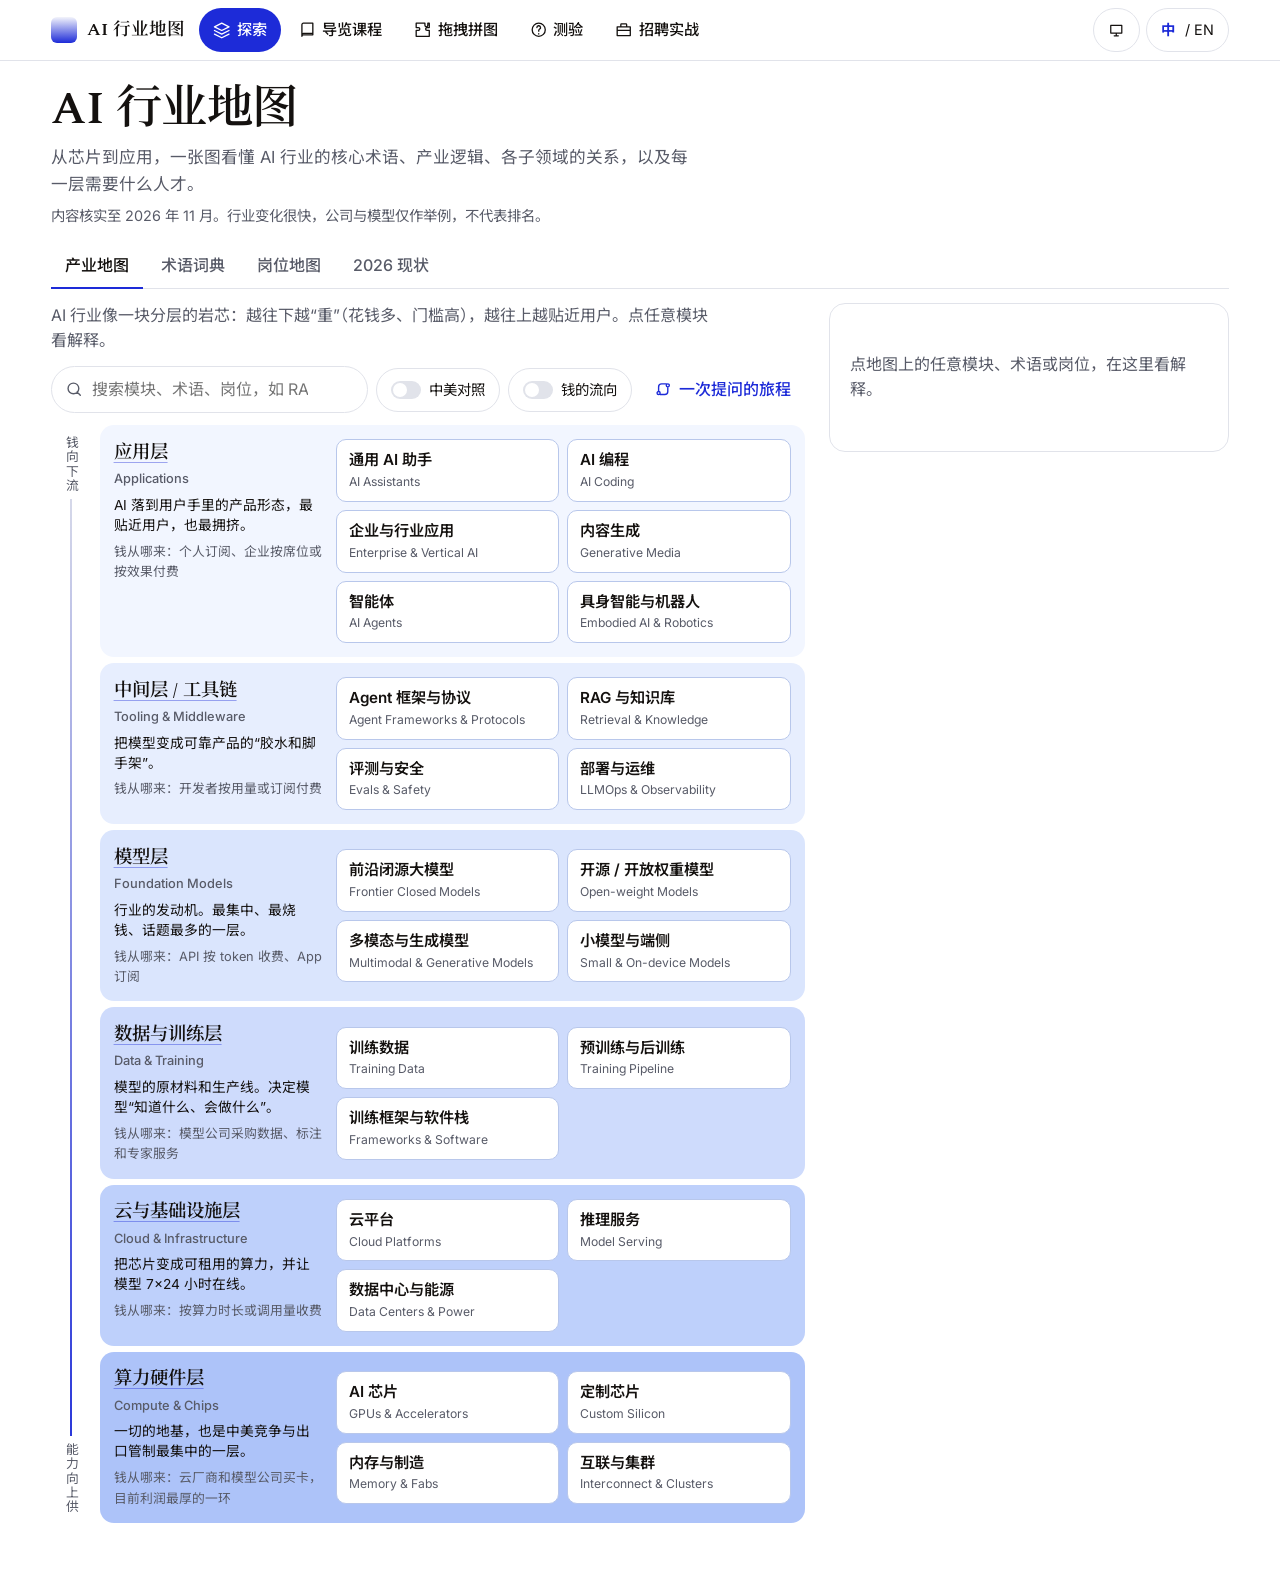
==== ai-map/index.html @ 0bb36b2d "AI industry map: add puzzle, quiz and recruiting practice (phase 2) Co-Authored-By: Claude Opus 5.5 " ====
<!doctype html>
<html lang="zh-CN">
  <head>
    <meta charset="UTF-8" />
    <meta name="viewport" content="width=device-width, initial-scale=1, viewport-fit=cover" />
    <title>AI 行业地图</title>
    <meta name="description" content="从芯片到应用，一张图看懂 AI 行业的核心术语、产业逻辑、各子领域的关系，以及每一层需要什么人才。" />
    <link rel="preconnect" href="https://fonts.googleapis.com" />
    <link rel="preconnect" href="https://fonts.gstatic.com" crossorigin />
    <link href="https://fonts.googleapis.com/css2?family=Inter:wght@400;500;600&family=Noto+Sans+SC:wght@400;500;700&family=Noto+Serif+SC:wght@600;700&family=Spectral:wght@500;600&display=swap" rel="stylesheet" />
    <script>
      // 在页面渲染前套用保存的主题，避免闪一下另一种颜色。
      try { var t = localStorage.getItem('aimap.theme'); if (t === 'light' || t === 'dark') document.documentElement.dataset.theme = t; } catch (e) {}
    </script>
    <script type="module" crossorigin src="./assets/index-BDZ8tSpw.js"></script>
    <link rel="stylesheet" crossorigin href="./assets/index-yOhF4So7.css">
  </head>
  <body>
    <div id="root"></div>
  </body>
</html>
---- ai-map/assets/index-yOhF4So7.css ----
:root{--bg: #ffffff;--ink: #14110f;--mut: #585b68;--line: #e1e3ea;--ac: #1d2bd8;--acink: #ffffff;--surf: #ffffff;--soft: #f3f4fb;--good: #0f7a4a;--bad: #b3261e;--serif: Spectral, "Noto Serif SC", "Songti SC", serif;--sans: Inter, "Noto Sans SC", "PingFang SC", "Microsoft YaHei", sans-serif;color-scheme:light}@media (prefers-color-scheme: dark){:root:not([data-theme=light]){--bg: #0d0e18;--ink: #eceaf4;--mut: #a5a8bb;--line: #272b40;--ac: #8d96ff;--acink: #0d0e18;--surf: #141629;--soft: #171a2e;--good: #5fd39a;--bad: #ff8a80;color-scheme:dark}}:root[data-theme=dark]{--bg: #0d0e18;--ink: #eceaf4;--mut: #a5a8bb;--line: #272b40;--ac: #8d96ff;--acink: #0d0e18;--surf: #141629;--soft: #171a2e;--good: #5fd39a;--bad: #ff8a80;color-scheme:dark}*{box-sizing:border-box;min-width:0}html{font-size:16px;scroll-padding-top:80px}body{margin:0;background:var(--bg);color:var(--ink);font:1rem/1.6 var(--sans);overflow-x:clip}h1,h2,h3{font-family:var(--serif);font-weight:600;letter-spacing:-.01em;line-height:1.15;margin:0;text-wrap:balance}h1{font-size:clamp(1.9rem,4.2vw,2.9rem)}h2{font-size:1.55rem}h3{font-size:1.15rem}a{color:var(--ac)}button,input,select{font:inherit;color:inherit}button{cursor:pointer}:focus-visible{outline:3px solid var(--ac);outline-offset:2px;border-radius:6px}.sr-only{position:absolute;width:1px;height:1px;overflow:hidden;clip:rect(0 0 0 0);white-space:nowrap}.skip{position:absolute;left:8px;top:-60px;z-index:100;background:var(--ac);color:var(--acink);padding:10px 14px;border-radius:8px}.skip:focus{top:8px}.icon{width:1.15em;height:1.15em;flex:none}.bar{position:sticky;top:0;z-index:30;background:color-mix(in oklab,var(--bg) 92%,transparent);-webkit-backdrop-filter:blur(8px);backdrop-filter:blur(8px);border-bottom:1px solid var(--line)}.bar-in{max-width:1400px;margin:auto;padding:8px max(4vw,16px);display:flex;flex-wrap:wrap;gap:8px;align-items:center}.brand{display:flex;align-items:center;gap:10px;min-height:44px;margin-right:6px;color:var(--ink);font-family:var(--serif);font-weight:600;font-size:1.1rem;text-decoration:none}.brand-mark{width:26px;height:26px;border-radius:6px;background:linear-gradient(var(--soft),var(--ac))}.modes{display:flex;gap:4px;flex:1 1 auto;overflow-x:auto;scrollbar-width:none}.modes::-webkit-scrollbar{display:none}.mode{flex:none;display:inline-flex;align-items:center;gap:6px;min-height:44px;padding:9px 14px;border-radius:999px;color:var(--ink);font-weight:500;font-size:.95rem;text-decoration:none}.mode:hover{background:var(--soft)}.mode[aria-current=page]{background:var(--ac);color:var(--acink)}.tools{display:flex;gap:6px;margin-left:auto}.tool{display:inline-flex;align-items:center;justify-content:center;gap:6px;min-height:44px;min-width:44px;padding:8px 14px;border:1px solid var(--line);border-radius:999px;background:var(--surf);font-size:.9rem}.tool:hover{border-color:var(--ac)}.tool[aria-pressed=true]{background:var(--ink);color:var(--bg);border-color:var(--ink)}.lang b{color:var(--ac)}.tool[aria-pressed=true] .lang-on{color:inherit}.notice{max-width:1400px;margin:10px auto 0;padding:10px 14px;border:1px solid var(--line);border-radius:12px;background:var(--soft);color:var(--mut);font-size:.9rem}.page{max-width:1400px;margin:auto;padding:22px max(4vw,16px) 72px}.page-head{margin-bottom:18px}.page-head .sub{margin:8px 0 0;color:var(--mut);font-size:1.04rem;max-width:64ch}.page-head .note{margin:6px 0 0;color:var(--mut);font-size:.82rem}.tabs{display:flex;gap:4px;flex-wrap:wrap;margin-bottom:14px;border-bottom:1px solid var(--line)}.tab{display:inline-flex;align-items:center;min-height:44px;padding:8px 14px;color:var(--mut);font-weight:500;text-decoration:none;border-bottom:2px solid transparent;margin-bottom:-1px}.tab:hover{color:var(--ink)}.tab[aria-current=page]{color:var(--ink);border-bottom-color:var(--ac)}.split{display:grid;gap:24px;grid-template-columns:minmax(0,1fr)}@media (min-width: 1000px){.split{grid-template-columns:minmax(0,1fr) 25rem}}.toolbar{display:flex;flex-wrap:wrap;gap:8px;align-items:center;margin-bottom:12px}.search{position:relative;flex:1 1 260px;display:flex;align-items:center}.search .icon{position:absolute;left:14px;color:var(--mut);pointer-events:none}.search input{width:100%;min-height:44px;padding:10px 44px 10px 40px;border:1px solid var(--line);border-radius:999px;background:var(--surf);font-size:16px}.search input:focus-visible{outline-offset:0;border-color:var(--ac)}.search .clear{position:absolute;right:2px;min-width:44px;min-height:44px;border:0;background:none;color:var(--mut);display:grid;place-items:center;border-radius:999px}.toggle{display:inline-flex;align-items:center;gap:8px;min-height:44px;padding:8px 14px;border:1px solid var(--line);border-radius:999px;background:var(--surf);font-size:.9rem}.toggle .knob{width:30px;height:18px;border-radius:999px;background:var(--line);position:relative;transition:background .2s}.toggle .knob:after{content:"";position:absolute;top:2px;left:2px;width:14px;height:14px;border-radius:50%;background:var(--surf);transition:transform .2s}.toggle[aria-pressed=true]{border-color:var(--ac)}.toggle[aria-pressed=true] .knob{background:var(--ac)}.toggle[aria-pressed=true] .knob:after{transform:translate(12px)}.linkbtn{display:inline-flex;align-items:center;gap:6px;min-height:44px;padding:8px 14px;border:0;border-radius:999px;background:none;color:var(--ac);font-weight:500;text-decoration:none}.linkbtn:hover{background:var(--soft)}.intro{margin:0 0 12px;color:var(--mut);max-width:66ch}.results{margin:0 0 12px;padding:12px 14px;border:1px solid var(--ac);border-radius:12px;background:var(--soft)}.results p{margin:0 0 8px;font-size:.9rem;color:var(--mut)}.results .group{display:flex;flex-wrap:wrap;gap:6px;align-items:center;margin-top:6px}.results .group>span{font-size:.78rem;color:var(--mut);min-width:3em}.flow{display:grid;grid-template-columns:2.4rem minmax(0,1fr);gap:10px}.rail{position:relative;display:flex;flex-direction:column;align-items:center;justify-content:space-between;padding:4px 0;font-size:.8rem;color:var(--mut)}.rail span{writing-mode:vertical-rl;letter-spacing:.1em;background:var(--bg);padding:6px 0;z-index:1}.rail:before{content:"";position:absolute;top:10px;bottom:10px;left:50%;width:2px;background:linear-gradient(var(--line),var(--ac))}.strata{display:grid;gap:6px}.layer{position:relative;display:grid;grid-template-columns:13rem minmax(0,1fr);gap:14px;padding:14px;border-radius:14px;background:color-mix(in oklab,var(--ac) var(--t),var(--bg));transition:opacity .25s,box-shadow .25s}.layer.dim{opacity:.32}.layer.lit{box-shadow:0 0 0 3px var(--ac)}.layer-head{align-self:start}.layer-link{display:inline-flex;align-items:center;min-height:44px;margin:-8px 0 -6px;padding:0;border:0;background:none;font:inherit;color:inherit;text-align:left;text-decoration:underline;text-decoration-color:color-mix(in oklab,var(--ac) 40%,transparent);text-underline-offset:4px}.layer-link:hover{color:var(--ac)}.layer-head h3{font-size:1.15rem}.layer-head .en{display:block;font-size:.8rem;color:var(--mut);font-family:var(--sans);font-weight:500}.layer-head p{margin:6px 0 0;font-size:.86rem;line-height:1.45}.layer-head .money{margin-top:6px;color:var(--mut);font-size:.8rem}.tiles{display:grid;grid-template-columns:repeat(auto-fill,minmax(9.5rem,1fr));gap:8px;align-content:center}.tile{text-align:left;min-height:58px;padding:10px 12px;border:1px solid color-mix(in oklab,var(--ac) 18%,var(--line));border-radius:10px;background:var(--surf);line-height:1.3;transition:opacity .2s,border-color .2s}.tile b{display:block;font-weight:600;font-size:.95rem}.tile small{color:var(--mut);font-size:.76rem}.tile:hover{border-color:var(--ac)}.tile.on{background:var(--ac);color:var(--acink);border-color:var(--ac)}.tile.on small,.tile.on .co{color:inherit}.tile.rel{border-color:var(--ac);border-style:dashed}.tile.match{box-shadow:0 0 0 2px var(--ac)}.tile.faded{opacity:.35}.tile .co{display:grid;grid-template-columns:1fr 1fr;gap:8px;margin-top:8px;font-size:.78rem;line-height:1.4}.tile .co>span{padding:6px 8px;border-radius:8px;background:var(--soft)}.tile.on .co>span{background:color-mix(in oklab,var(--acink) 16%,transparent)}.tile .co i{display:block;font-style:normal;font-weight:600;font-size:.7rem;color:var(--mut);margin-bottom:2px}.tile.on .co i{color:inherit;opacity:.8}.compare .tiles{grid-template-columns:repeat(auto-fill,minmax(17rem,1fr))}.user-node{display:none}.money-on .user-node{display:flex;align-items:center;gap:10px;margin-bottom:6px;padding:10px 14px;border:1px dashed var(--ac);border-radius:14px;font-size:.9rem}.user-node b{font-family:var(--serif);font-size:1.05rem}.user-node span{color:var(--mut)}.money-on .rail:before{width:4px;margin-left:-1px;background:repeating-linear-gradient(to bottom,var(--ac) 0 6px,transparent 6px 14px);background-size:4px 14px;animation:drip .9s linear infinite}@keyframes drip{to{background-position:0 14px}}.money-tag{display:none}.money-on .money-tag{display:flex;flex-wrap:wrap;align-items:center;gap:6px;margin-top:8px;padding:6px 10px;border-radius:10px;background:var(--surf);border:1px solid var(--ac);font-size:.8rem;line-height:1.4}.money-on .money-tag b{color:var(--ac)}.money-on .layer-head .money{display:none}.money-tag .kind{padding:0 6px;border-radius:999px;background:var(--ac);color:var(--acink);font-size:.7rem}.money-tag .kind.branch{background:none;color:var(--ac);border:1px dashed var(--ac)}.money-on .layer.branch{background:color-mix(in oklab,var(--ac) calc(var(--t) * .6),var(--bg));outline:1px dashed color-mix(in oklab,var(--ac) 50%,transparent);outline-offset:-1px}.money-on .layer:not(.branch):before{content:"";position:absolute;left:-2.15rem;top:50%;width:0;height:0;border-left:7px solid transparent;border-right:7px solid transparent;border-top:9px solid var(--ac);transform:translateY(-50%)}.panel{align-self:start;position:sticky;top:76px;max-height:calc(100vh - 90px);overflow:auto;padding:20px;border:1px solid var(--line);border-radius:16px;background:var(--surf)}.panel-top{display:flex;justify-content:space-between;gap:8px;align-items:center;margin-bottom:10px}.kind{font-size:.8rem;color:var(--ac);font-weight:600}.panel-btns{display:flex;gap:6px}.pbtn{display:inline-flex;align-items:center;gap:4px;min-height:44px;min-width:44px;justify-content:center;padding:6px 12px;border:1px solid var(--line);border-radius:999px;background:var(--surf);font-size:.85rem}.pbtn.close{display:none}.panel h2{font-size:1.55rem}.den{color:var(--mut);font-size:.9rem;margin-top:2px}.plain{font-size:1.06rem;margin:14px 0 10px}.ana{margin:0 0 12px;padding:4px 0 4px 12px;border-left:3px solid var(--ac);font-size:.95rem}.ana b{color:var(--ac)}details.deep{margin:10px 0;padding:6px 0;border-top:1px solid var(--line);border-bottom:1px solid var(--line)}details.deep summary{display:flex;align-items:center;min-height:44px;font-weight:600;cursor:pointer}details.deep p{margin:4px 0 8px;font-size:.95rem}.lbl{margin:14px 0 6px;font-size:.8rem;font-weight:600;color:var(--mut)}.cos{display:grid;grid-template-columns:1fr 1fr;gap:10px}.co-card{padding:10px;border-radius:10px;background:var(--soft);font-size:.88rem;line-height:1.45}.co-card b{display:block;margin-bottom:4px;font-size:.78rem;color:var(--mut)}.chips{display:flex;flex-wrap:wrap;gap:6px}.chip{display:inline-flex;align-items:center;gap:4px;min-height:44px;padding:6px 12px;border:1px solid var(--line);border-radius:999px;background:var(--surf);font-size:.86rem}.chip:hover{border-color:var(--ac);color:var(--ac)}.chip i{font-style:normal;font-size:.72rem;color:var(--mut)}.lay{display:inline-block;margin:6px 4px 0 0;padding:1px 8px;border-radius:6px;font-size:.74rem;background:color-mix(in oklab,var(--ac) 14%,var(--bg))}.rels{margin:6px 0 0;padding:0;list-style:none}.rels li{padding:6px 0;border-bottom:1px solid var(--line);font-size:.92rem}.empty{color:var(--mut);padding:12px 0}.scrim{display:none}@media (max-width: 999px){.panel{position:fixed;left:8px;right:8px;bottom:calc(8px + env(safe-area-inset-bottom,0px));top:auto;z-index:50;max-height:72vh;box-shadow:0 -10px 40px #00000040;transform:translateY(110%);transition:transform .25s;visibility:hidden}.panel.open{transform:none;visibility:visible}.pbtn.close{display:inline-flex}.scrim.open{display:block;position:fixed;top:0;right:0;bottom:0;left:0;z-index:45;background:#0d0e1859}}.filters{display:flex;flex-wrap:wrap;gap:8px;align-items:center;margin-bottom:14px}.fbtn{min-height:44px;padding:8px 13px;border:1px solid var(--line);border-radius:999px;background:var(--surf);font-size:.88rem}.fbtn[aria-pressed=true]{background:var(--ac);color:var(--acink);border-color:var(--ac)}.cards{display:grid;grid-template-columns:repeat(auto-fill,minmax(15rem,1fr));gap:10px}.card{text-align:left;padding:12px 14px;border:1px solid var(--line);border-radius:12px;background:var(--surf);line-height:1.45}.card:hover{border-color:var(--ac)}.card.on{border-color:var(--ac);box-shadow:0 0 0 2px var(--ac)}.card .en{font-weight:600}.card .zh{margin-left:6px;color:var(--ac);font-weight:600}.card p{margin:6px 0 0;font-size:.9rem;color:var(--mut)}.card .tag{font-size:.74rem;color:var(--mut)}.rcards{grid-template-columns:repeat(auto-fill,minmax(11.5rem,1fr))}.fam{margin:18px 0 8px;font-size:1.05rem}.now section{margin-bottom:30px}.now h2{margin:6px 0 10px}.now p{max-width:72ch}.table-wrap{overflow-x:auto}table{border-collapse:collapse;width:100%;font-size:.92rem}th,td{text-align:left;padding:9px 10px;border-bottom:1px solid var(--line);vertical-align:top}th{font-size:.8rem;color:var(--mut);font-weight:600}td:first-child{font-weight:600;white-space:nowrap}.trends{display:grid;grid-template-columns:repeat(auto-fit,minmax(15rem,1fr));gap:10px}.trend{padding:14px;border-radius:12px;background:var(--soft)}.trend h3{font-size:1.02rem;margin-bottom:6px}.trend p{margin:0;font-size:.92rem}.src{columns:2 18rem;font-size:.82rem;color:var(--mut)}.src li{margin-bottom:4px;break-inside:avoid}.tour{display:grid;gap:24px;grid-template-columns:minmax(0,1fr)}@media (min-width: 1000px){.tour{grid-template-columns:17rem minmax(0,1fr)}}.chapters{align-self:start;position:sticky;top:76px}.chapters h2{font-size:1.05rem;margin-bottom:4px}.chapters .count{margin:0 0 10px;color:var(--mut);font-size:.85rem}.chapters ol{list-style:none;margin:0;padding:0;display:grid;gap:4px}.chap{display:grid;grid-template-columns:28px minmax(0,1fr);gap:10px;align-items:center;width:100%;min-height:48px;padding:8px 10px;border:1px solid transparent;border-radius:12px;background:none;color:var(--ink);text-align:left;text-decoration:none}.chap:hover{background:var(--soft)}.chap[aria-current=step]{border-color:var(--ac);background:var(--soft)}.chap .num{display:grid;place-items:center;width:28px;height:28px;border-radius:50%;border:1.5px solid var(--line);font-size:.8rem;font-weight:600}.chap.done .num{background:var(--ac);border-color:var(--ac);color:var(--acink)}.chap small{display:block;color:var(--mut);font-size:.76rem}@media (max-width: 999px){.chapters{position:static}.chapters ol{grid-auto-flow:column;grid-auto-columns:minmax(11rem,1fr);overflow-x:auto;padding-bottom:4px}}.meter{height:6px;border-radius:999px;background:var(--soft);overflow:hidden;margin:6px 0 16px}.meter span{display:block;height:100%;background:var(--ac);border-radius:inherit;transition:width .3s}.step-head{display:flex;flex-wrap:wrap;justify-content:space-between;gap:6px;align-items:baseline;color:var(--mut);font-size:.85rem}.step-card{padding:22px;border:1px solid var(--line);border-radius:16px;background:var(--surf)}.step-card h2{font-size:1.7rem;margin:6px 0 12px}.step-card .text{font-size:1.08rem;line-height:1.75;margin:0;max-width:70ch}.step-card .lines{padding-left:1.2em;display:grid;gap:10px}.step-card .lines li::marker{color:var(--ac)}.step-nav{display:flex;flex-wrap:wrap;gap:8px;align-items:center;margin-top:18px}.btn{display:inline-flex;align-items:center;justify-content:center;gap:6px;min-height:44px;padding:10px 18px;border:1px solid var(--line);border-radius:999px;background:var(--surf);font-weight:500;text-decoration:none;color:var(--ink)}.btn:hover:not(:disabled){border-color:var(--ac)}.btn:disabled{opacity:.45;cursor:default}.btn.primary{background:var(--ac);border-color:var(--ac);color:var(--acink)}.hint{margin-left:auto;color:var(--mut);font-size:.8rem}.stage{margin-top:18px;display:grid;gap:14px}.stage .lbl{margin:0}.focus{display:grid;grid-template-columns:repeat(auto-fill,minmax(14rem,1fr));gap:10px}.focus .card{display:block;color:var(--ink);text-decoration:none}.mini .layer{grid-template-columns:9rem minmax(0,1fr);padding:10px 12px}.mini .layer-head p,.mini .layer-head .money{display:none}.mini .tile{min-height:44px;padding:6px 10px}.mini .tile small{display:none}.done-note{margin-top:14px;padding:14px;border-radius:12px;background:var(--soft)}.page.narrow{max-width:880px}.kicker{margin:0 0 6px;color:var(--ac);font-size:.8rem;font-weight:600;letter-spacing:.04em}.sec-title{margin:28px 0 10px;font-size:1.2rem}.note{margin-top:14px;padding:14px 16px;border-radius:12px;border:1px solid var(--line);background:var(--soft)}.note strong{display:block;margin-bottom:4px}.note p{margin:6px 0}.note.good{border-color:color-mix(in oklab,var(--good) 50%,var(--line))}.note.good strong{color:var(--good)}.note.bad{border-color:color-mix(in oklab,var(--bad) 50%,var(--line))}.note.bad strong{color:var(--bad)}.note .see{font-size:.8rem;color:var(--mut)}a.chip{color:var(--ink);text-decoration:none}p.note:not(.good):not(.bad){background:none;border:0;padding:0;color:var(--mut);font-size:.9rem}.options,.choices{display:grid;gap:8px}.choices{grid-template-columns:repeat(auto-fill,minmax(14rem,1fr))}.choices.layers{grid-template-columns:repeat(auto-fill,minmax(9rem,1fr))}.option{display:flex;align-items:center;gap:12px;min-height:52px;padding:10px 14px;border:1.5px solid var(--line);border-radius:12px;background:var(--surf);text-align:left;line-height:1.45}.option:hover:not(:disabled){border-color:var(--ac)}.option[aria-pressed=true]{border-color:var(--ac);background:color-mix(in oklab,var(--ac) 10%,var(--surf))}.option:disabled{cursor:default}.option .key{display:grid;place-items:center;flex:none;width:26px;height:26px;border-radius:50%;border:1px solid var(--line);font-size:.8rem;color:var(--mut)}.option>span:nth-child(2){flex:1}.option small{color:var(--mut);font-size:.78rem}.option.correct{border-color:var(--good);background:color-mix(in oklab,var(--good) 12%,var(--surf))}.option.wrong{border-color:var(--bad);background:color-mix(in oklab,var(--bad) 10%,var(--surf))}.option.muted{opacity:.55}.option .icon{flex:none}.option.correct .icon{color:var(--good)}.option.wrong .icon{color:var(--bad)}.question{font-family:var(--sans);font-size:1.2rem;font-weight:600;line-height:1.5;margin:4px 0 16px}.start-grid{display:grid;grid-template-columns:repeat(auto-fill,minmax(10rem,1fr));gap:10px;margin-bottom:10px}.start-card{display:grid;gap:4px;min-height:84px;padding:14px 16px;border:1px solid var(--line);border-radius:14px;background:var(--surf);text-align:left}.start-card:hover:not(:disabled){border-color:var(--ac)}.start-card:disabled{opacity:.45;cursor:default}.start-card b{font-size:1.02rem}.start-card span{color:var(--mut);font-size:.86rem}.mastery{list-style:none;margin:0;padding:0;display:grid;gap:8px}.mastery li{display:grid;grid-template-columns:9rem minmax(0,1fr) 5.5rem;gap:12px;align-items:center;font-size:.92rem}.m-bar{height:10px;border-radius:4px;background:var(--soft);overflow:hidden}.m-bar span{display:block;height:100%;background:var(--ac);border-radius:0 4px 4px 0;transition:width .3s}.m-num{color:var(--mut);font-variant-numeric:tabular-nums;text-align:right}.review{list-style:none;margin:0;padding:0;display:grid;gap:10px}.review li{padding:12px 14px;border:1px solid var(--line);border-radius:12px}.review p{margin:4px 0 8px;color:var(--mut)}.snippet{margin:0 0 18px;padding:16px 18px;border-left:4px solid var(--ac);border-radius:0 12px 12px 0;background:var(--soft);font-size:1.04rem;line-height:1.8}.snippet mark{padding:1px 3px;border-radius:4px;background:color-mix(in oklab,var(--ac) 22%,transparent);color:inherit;font-weight:600}fieldset.q{margin:0 0 16px;padding:0;border:0}fieldset.q legend{margin-bottom:8px;padding:0;font-weight:600}.chip.word[aria-pressed=true]{border-color:var(--ac);background:color-mix(in oklab,var(--ac) 12%,var(--surf))}.chip.word.correct{border-color:var(--good);color:var(--good)}.chip.word.missed{border-color:var(--good);border-style:dashed;color:var(--good)}.chip.word.wrong{border-color:var(--bad);color:var(--bad);text-decoration:line-through}.chip.word.muted{opacity:.5}.chip.word:disabled{cursor:default}.verdicts{list-style:none;margin:0 0 8px;padding:0;display:grid;gap:4px;font-weight:600}.verdicts li{display:flex;align-items:center;gap:8px}.verdicts .ok{color:var(--good)}.verdicts .no{color:var(--bad)}.tip{font-size:.92rem}.tip b{color:var(--ac);margin-right:4px}.puzzle{display:grid;gap:18px;grid-template-columns:minmax(0,1fr)}@media (min-width: 1000px){.puzzle{grid-template-columns:minmax(0,.9fr) minmax(0,1.1fr);align-items:start}.tray-wrap{position:sticky;top:76px}}.tray-head{display:flex;flex-wrap:wrap;justify-content:space-between;align-items:center;gap:8px;color:var(--mut);font-size:.9rem}.hint-line{margin:2px 0 10px;color:var(--mut);font-size:.86rem}.tray{display:flex;flex-wrap:wrap;gap:8px;min-height:60px}.pcard{display:grid;gap:1px;min-height:52px;padding:8px 12px;border:1.5px solid var(--line);border-radius:10px;background:var(--surf);text-align:left;line-height:1.25;touch-action:none;cursor:grab}.pcard b{font-size:.94rem}.pcard small{color:var(--mut);font-size:.72rem}.pcard:hover{border-color:var(--ac)}.pcard.on{border-color:var(--ac);background:var(--ac);color:var(--acink)}.pcard.on small{color:inherit;opacity:.85}.pcard.ghost{opacity:.3}.pcard.lifted{box-shadow:0 14px 30px #00000040;cursor:grabbing}.zones{display:grid;gap:6px}.zone{padding:12px 14px;border:2px dashed transparent;border-radius:14px;background:color-mix(in oklab,var(--ac) var(--t),var(--bg));transition:border-color .15s}.zone.over{border-color:var(--ac)}.zone-head{display:flex;justify-content:space-between;align-items:center;gap:10px}.zone-head h3{font-size:1.05rem}.zone-head .en{font-size:.76rem;color:var(--mut)}.zone .place{min-height:44px;padding:8px 14px;font-size:.88rem}.zone-body{display:flex;flex-wrap:wrap;gap:6px;margin-top:8px;min-height:30px}.placed{display:inline-flex;align-items:center;gap:4px;padding:4px 10px;border-radius:999px;background:var(--surf);font-size:.84rem}.placed .icon{color:var(--good)}.zone-empty{color:var(--mut);font-size:.8rem;opacity:.7}.feedback .note{margin:0 0 12px}.fbtn{display:inline-flex;align-items:center;gap:6px}.placebar{display:none}@media (max-width: 999px){.placebar{display:grid;gap:6px;position:fixed;left:8px;right:8px;bottom:calc(8px + env(safe-area-inset-bottom,0px));z-index:40;padding:10px 12px;border:1px solid var(--line);border-radius:16px;background:var(--surf);box-shadow:0 -10px 30px #0000002e}.placebar span{font-size:.85rem;color:var(--mut)}.placebar>div{display:grid;grid-template-columns:repeat(3,minmax(0,1fr));gap:6px}.placebar .btn{padding:8px 6px;font-size:.82rem}.zone .place{display:none}.puzzle{padding-bottom:150px}}@media (max-width: 720px){.layer,.mini .layer{grid-template-columns:minmax(0,1fr);gap:8px}.flow{grid-template-columns:minmax(0,1fr)}.rail{display:none}.money-on .layer:not(.branch):before{display:none}.cos,.tile .co{grid-template-columns:minmax(0,1fr)}.tools .label,.hint{display:none}.mastery li{grid-template-columns:6.5rem minmax(0,1fr) 4rem;gap:8px}.choices{grid-template-columns:minmax(0,1fr)}.choices.layers{grid-template-columns:1fr 1fr}}@media (max-width: 600px){table{font-size:13px}.stack thead{display:none}.stack tr{display:grid;padding-block:10px;border-bottom:1px solid var(--line)}.stack td{display:flex;justify-content:space-between;gap:12px;padding:3px 0;border:0;white-space:normal}.stack td:before{content:attr(data-l);flex:none;color:var(--mut);font-weight:600}}@media (prefers-reduced-motion: reduce){*,*:before,*:after{transition:none!important;animation:none!important;scroll-behavior:auto!important}}
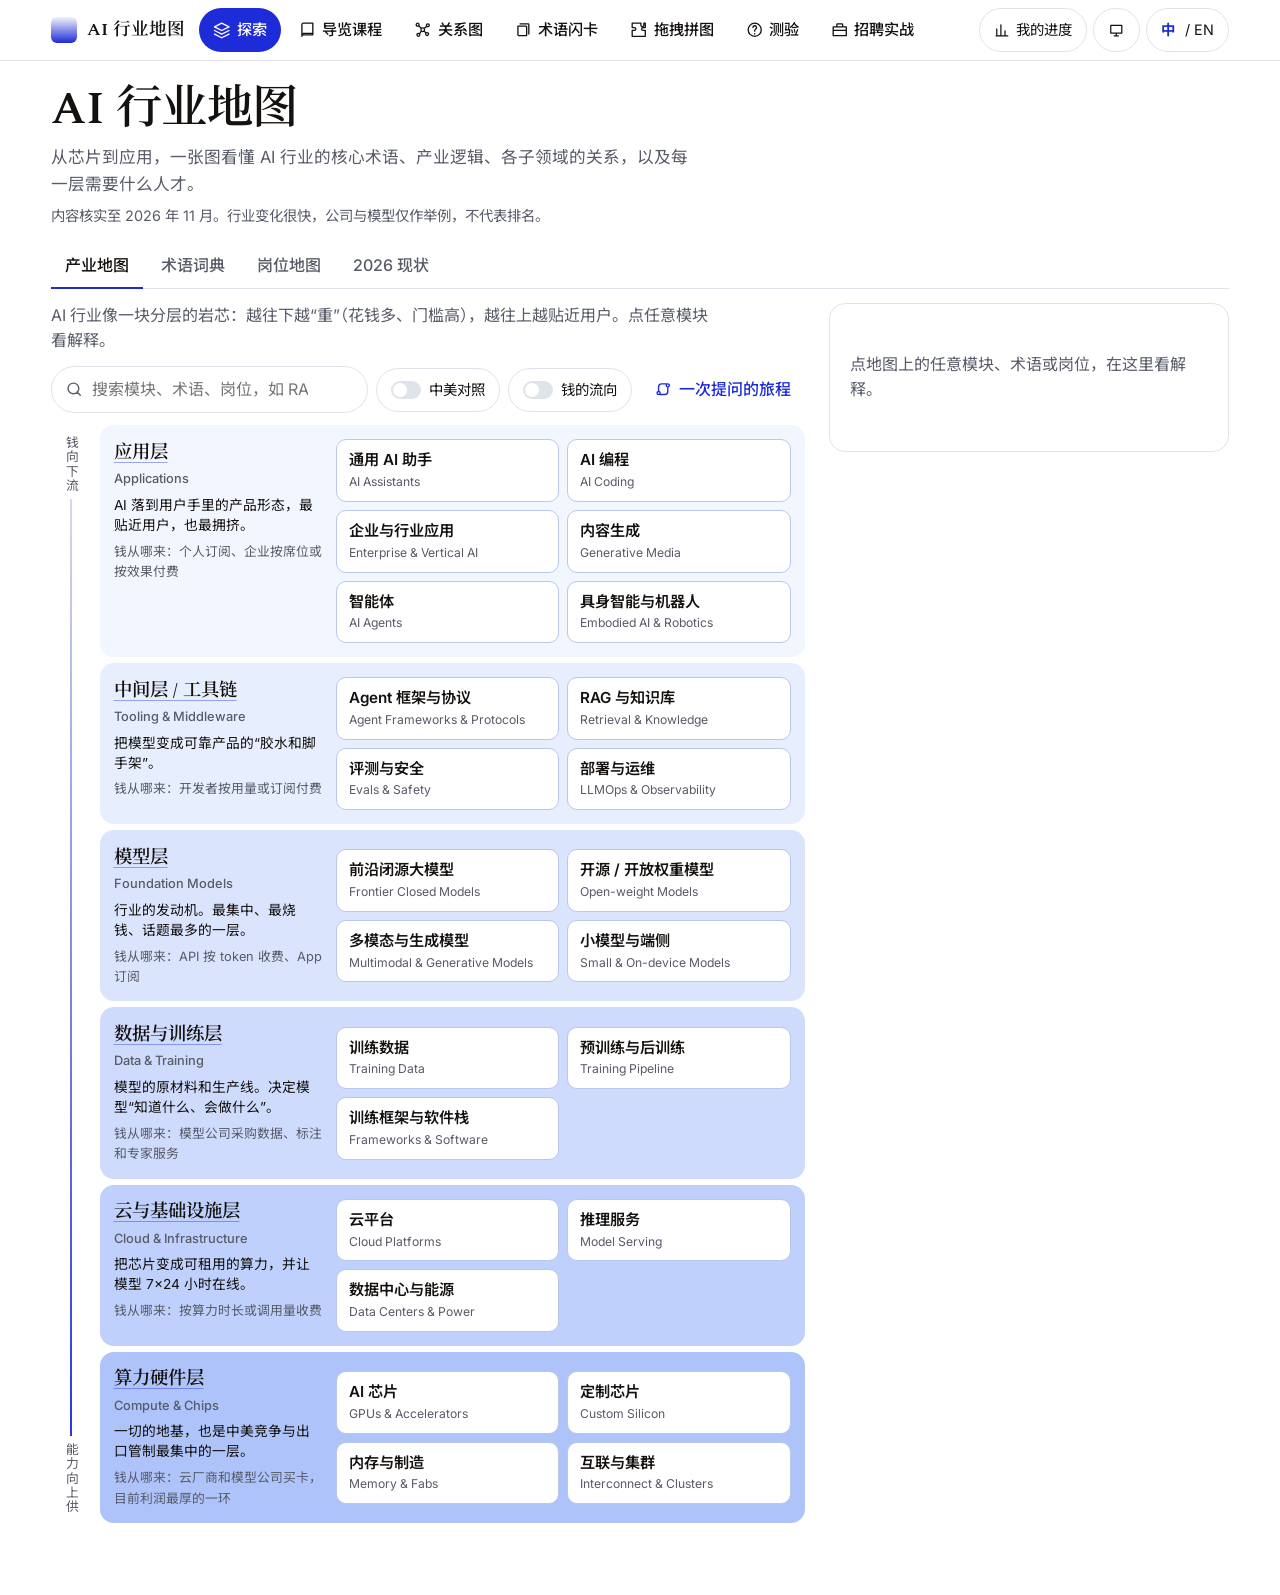
==== commit a1473b87: "AI industry map: field graph, flashcards, presenter mode, progress (phase 3) Co-Authored-By: Claude " ====
--- a/ai-map/index.html
+++ b/ai-map/index.html
@@ -12,8 +12,8 @@
       // 在页面渲染前套用保存的主题，避免闪一下另一种颜色。
       try { var t = localStorage.getItem('aimap.theme'); if (t === 'light' || t === 'dark') document.documentElement.dataset.theme = t; } catch (e) {}
     </script>
-    <script type="module" crossorigin src="./assets/index-BDZ8tSpw.js"></script>
-    <link rel="stylesheet" crossorigin href="./assets/index-yOhF4So7.css">
+    <script type="module" crossorigin src="./assets/index-MSjgm5C2.js"></script>
+    <link rel="stylesheet" crossorigin href="./assets/index-mA8LqPCK.css">
   </head>
   <body>
     <div id="root"></div>
--- a/ai-map/assets/index-mA8LqPCK.css
+++ b/ai-map/assets/index-mA8LqPCK.css
@@ -0,0 +1 @@
+:root{--bg: #ffffff;--ink: #14110f;--mut: #585b68;--line: #e1e3ea;--ac: #1d2bd8;--acink: #ffffff;--surf: #ffffff;--soft: #f3f4fb;--good: #0f7a4a;--bad: #b3261e;--serif: Spectral, "Noto Serif SC", "Songti SC", serif;--sans: Inter, "Noto Sans SC", "PingFang SC", "Microsoft YaHei", sans-serif;color-scheme:light}@media (prefers-color-scheme: dark){:root:not([data-theme=light]){--bg: #0d0e18;--ink: #eceaf4;--mut: #a5a8bb;--line: #272b40;--ac: #8d96ff;--acink: #0d0e18;--surf: #141629;--soft: #171a2e;--good: #5fd39a;--bad: #ff8a80;color-scheme:dark}}:root[data-theme=dark]{--bg: #0d0e18;--ink: #eceaf4;--mut: #a5a8bb;--line: #272b40;--ac: #8d96ff;--acink: #0d0e18;--surf: #141629;--soft: #171a2e;--good: #5fd39a;--bad: #ff8a80;color-scheme:dark}*{box-sizing:border-box;min-width:0}html{font-size:16px;scroll-padding-top:80px}body{margin:0;background:var(--bg);color:var(--ink);font:1rem/1.6 var(--sans);overflow-x:clip}h1,h2,h3{font-family:var(--serif);font-weight:600;letter-spacing:-.01em;line-height:1.15;margin:0;text-wrap:balance}h1{font-size:clamp(1.9rem,4.2vw,2.9rem)}h2{font-size:1.55rem}h3{font-size:1.15rem}a{color:var(--ac)}button,input,select{font:inherit;color:inherit}button{cursor:pointer}:focus-visible{outline:3px solid var(--ac);outline-offset:2px;border-radius:6px}.sr-only{position:absolute;width:1px;height:1px;overflow:hidden;clip:rect(0 0 0 0);white-space:nowrap}.skip{position:absolute;left:8px;top:-60px;z-index:100;background:var(--ac);color:var(--acink);padding:10px 14px;border-radius:8px}.skip:focus{top:8px}.icon{width:1.15em;height:1.15em;flex:none}.bar{position:sticky;top:0;z-index:30;background:color-mix(in oklab,var(--bg) 92%,transparent);-webkit-backdrop-filter:blur(8px);backdrop-filter:blur(8px);border-bottom:1px solid var(--line)}.bar-in{max-width:1400px;margin:auto;padding:8px max(4vw,16px);display:flex;flex-wrap:wrap;gap:8px;align-items:center}.brand{display:flex;align-items:center;gap:10px;min-height:44px;margin-right:6px;color:var(--ink);font-family:var(--serif);font-weight:600;font-size:1.1rem;text-decoration:none}.brand-mark{width:26px;height:26px;border-radius:6px;background:linear-gradient(var(--soft),var(--ac))}.modes{display:flex;gap:4px;flex:1 1 auto;overflow-x:auto;scrollbar-width:none}.modes::-webkit-scrollbar{display:none}.mode{flex:none;display:inline-flex;align-items:center;gap:6px;min-height:44px;padding:9px 14px;border-radius:999px;color:var(--ink);font-weight:500;font-size:.95rem;text-decoration:none}.mode:hover{background:var(--soft)}.mode[aria-current=page]{background:var(--ac);color:var(--acink)}.tools{display:flex;gap:6px;margin-left:auto}.tool{display:inline-flex;align-items:center;justify-content:center;gap:6px;min-height:44px;min-width:44px;padding:8px 14px;border:1px solid var(--line);border-radius:999px;background:var(--surf);font-size:.9rem}.tool:hover{border-color:var(--ac)}a.tool{color:var(--ink);text-decoration:none}a.tool[aria-current=page]{border-color:var(--ac);color:var(--ac)}.tool[aria-pressed=true]{background:var(--ink);color:var(--bg);border-color:var(--ink)}.lang b{color:var(--ac)}.tool[aria-pressed=true] .lang-on{color:inherit}.notice{max-width:1400px;margin:10px auto 0;padding:10px 14px;border:1px solid var(--line);border-radius:12px;background:var(--soft);color:var(--mut);font-size:.9rem}.page{max-width:1400px;margin:auto;padding:22px max(4vw,16px) 72px}.page-head{margin-bottom:18px}.page-head .sub{margin:8px 0 0;color:var(--mut);font-size:1.04rem;max-width:64ch}.page-head .note{margin:6px 0 0;color:var(--mut);font-size:.82rem}.tabs{display:flex;gap:4px;flex-wrap:wrap;margin-bottom:14px;border-bottom:1px solid var(--line)}.tab{display:inline-flex;align-items:center;min-height:44px;padding:8px 14px;color:var(--mut);font-weight:500;text-decoration:none;border-bottom:2px solid transparent;margin-bottom:-1px}.tab:hover{color:var(--ink)}.tab[aria-current=page]{color:var(--ink);border-bottom-color:var(--ac)}.split{display:grid;gap:24px;grid-template-columns:minmax(0,1fr)}@media (min-width: 1000px){.split{grid-template-columns:minmax(0,1fr) 25rem}}.toolbar{display:flex;flex-wrap:wrap;gap:8px;align-items:center;margin-bottom:12px}.search{position:relative;flex:1 1 260px;display:flex;align-items:center}.search .icon{position:absolute;left:14px;color:var(--mut);pointer-events:none}.search input{width:100%;min-height:44px;padding:10px 44px 10px 40px;border:1px solid var(--line);border-radius:999px;background:var(--surf);font-size:16px}.search input:focus-visible{outline-offset:0;border-color:var(--ac)}.search .clear{position:absolute;right:2px;min-width:44px;min-height:44px;border:0;background:none;color:var(--mut);display:grid;place-items:center;border-radius:999px}.toggle{display:inline-flex;align-items:center;gap:8px;min-height:44px;padding:8px 14px;border:1px solid var(--line);border-radius:999px;background:var(--surf);font-size:.9rem}.toggle .knob{width:30px;height:18px;border-radius:999px;background:var(--line);position:relative;transition:background .2s}.toggle .knob:after{content:"";position:absolute;top:2px;left:2px;width:14px;height:14px;border-radius:50%;background:var(--surf);transition:transform .2s}.toggle[aria-pressed=true]{border-color:var(--ac)}.toggle[aria-pressed=true] .knob{background:var(--ac)}.toggle[aria-pressed=true] .knob:after{transform:translate(12px)}.linkbtn{display:inline-flex;align-items:center;gap:6px;min-height:44px;padding:8px 14px;border:0;border-radius:999px;background:none;color:var(--ac);font-weight:500;text-decoration:none}.linkbtn:hover{background:var(--soft)}.intro{margin:0 0 12px;color:var(--mut);max-width:66ch}.results{margin:0 0 12px;padding:12px 14px;border:1px solid var(--ac);border-radius:12px;background:var(--soft)}.results p{margin:0 0 8px;font-size:.9rem;color:var(--mut)}.results .group{display:flex;flex-wrap:wrap;gap:6px;align-items:center;margin-top:6px}.results .group>span{font-size:.78rem;color:var(--mut);min-width:3em}.flow{display:grid;grid-template-columns:2.4rem minmax(0,1fr);gap:10px}.rail{position:relative;display:flex;flex-direction:column;align-items:center;justify-content:space-between;padding:4px 0;font-size:.8rem;color:var(--mut)}.rail span{writing-mode:vertical-rl;letter-spacing:.1em;background:var(--bg);padding:6px 0;z-index:1}.rail:before{content:"";position:absolute;top:10px;bottom:10px;left:50%;width:2px;background:linear-gradient(var(--line),var(--ac))}.strata{display:grid;gap:6px}.layer{position:relative;display:grid;grid-template-columns:13rem minmax(0,1fr);gap:14px;padding:14px;border-radius:14px;background:color-mix(in oklab,var(--ac) var(--t),var(--bg));transition:opacity .25s,box-shadow .25s}.layer.dim{opacity:.32}.layer.lit{box-shadow:0 0 0 3px var(--ac)}.layer-head{align-self:start}.layer-link{display:inline-flex;align-items:center;min-height:44px;margin:-8px 0 -6px;padding:0;border:0;background:none;font:inherit;color:inherit;text-align:left;text-decoration:underline;text-decoration-color:color-mix(in oklab,var(--ac) 40%,transparent);text-underline-offset:4px}.layer-link:hover{color:var(--ac)}.layer-head h3{font-size:1.15rem}.layer-head .en{display:block;font-size:.8rem;color:var(--mut);font-family:var(--sans);font-weight:500}.layer-head p{margin:6px 0 0;font-size:.86rem;line-height:1.45}.layer-head .money{margin-top:6px;color:var(--mut);font-size:.8rem}.tiles{display:grid;grid-template-columns:repeat(auto-fill,minmax(9.5rem,1fr));gap:8px;align-content:center}.tile{text-align:left;min-height:58px;padding:10px 12px;border:1px solid color-mix(in oklab,var(--ac) 18%,var(--line));border-radius:10px;background:var(--surf);line-height:1.3;transition:opacity .2s,border-color .2s}.tile b{display:block;font-weight:600;font-size:.95rem}.tile small{color:var(--mut);font-size:.76rem}.tile:hover{border-color:var(--ac)}.tile.on{background:var(--ac);color:var(--acink);border-color:var(--ac)}.tile.on small,.tile.on .co{color:inherit}.tile.rel{border-color:var(--ac);border-style:dashed}.tile.match{box-shadow:0 0 0 2px var(--ac)}.tile.faded{opacity:.35}.tile .co{display:grid;grid-template-columns:1fr 1fr;gap:8px;margin-top:8px;font-size:.78rem;line-height:1.4}.tile .co>span{padding:6px 8px;border-radius:8px;background:var(--soft)}.tile.on .co>span{background:color-mix(in oklab,var(--acink) 16%,transparent)}.tile .co i{display:block;font-style:normal;font-weight:600;font-size:.7rem;color:var(--mut);margin-bottom:2px}.tile.on .co i{color:inherit;opacity:.8}.compare .tiles{grid-template-columns:repeat(auto-fill,minmax(17rem,1fr))}.user-node{display:none}.money-on .user-node{display:flex;align-items:center;gap:10px;margin-bottom:6px;padding:10px 14px;border:1px dashed var(--ac);border-radius:14px;font-size:.9rem}.user-node b{font-family:var(--serif);font-size:1.05rem}.user-node span{color:var(--mut)}.money-on .rail:before{width:4px;margin-left:-1px;background:repeating-linear-gradient(to bottom,var(--ac) 0 6px,transparent 6px 14px);background-size:4px 14px;animation:drip .9s linear infinite}@keyframes drip{to{background-position:0 14px}}.money-tag{display:none}.money-on .money-tag{display:flex;flex-wrap:wrap;align-items:center;gap:6px;margin-top:8px;padding:6px 10px;border-radius:10px;background:var(--surf);border:1px solid var(--ac);font-size:.8rem;line-height:1.4}.money-on .money-tag b{color:var(--ac)}.money-on .layer-head .money{display:none}.money-tag .kind{padding:0 6px;border-radius:999px;background:var(--ac);color:var(--acink);font-size:.7rem}.money-tag .kind.branch{background:none;color:var(--ac);border:1px dashed var(--ac)}.money-on .layer.branch{background:color-mix(in oklab,var(--ac) calc(var(--t) * .6),var(--bg));outline:1px dashed color-mix(in oklab,var(--ac) 50%,transparent);outline-offset:-1px}.money-on .layer:not(.branch):before{content:"";position:absolute;left:-2.15rem;top:50%;width:0;height:0;border-left:7px solid transparent;border-right:7px solid transparent;border-top:9px solid var(--ac);transform:translateY(-50%)}.panel{align-self:start;position:sticky;top:76px;max-height:calc(100vh - 90px);overflow:auto;padding:20px;border:1px solid var(--line);border-radius:16px;background:var(--surf)}.panel-top{display:flex;justify-content:space-between;gap:8px;align-items:center;margin-bottom:10px}.kind{font-size:.8rem;color:var(--ac);font-weight:600}.panel-btns{display:flex;gap:6px}.pbtn{display:inline-flex;align-items:center;gap:4px;min-height:44px;min-width:44px;justify-content:center;padding:6px 12px;border:1px solid var(--line);border-radius:999px;background:var(--surf);font-size:.85rem}.pbtn.close{display:none}.panel h2{font-size:1.55rem}.den{color:var(--mut);font-size:.9rem;margin-top:2px}.plain{font-size:1.06rem;margin:14px 0 10px}.ana{margin:0 0 12px;padding:4px 0 4px 12px;border-left:3px solid var(--ac);font-size:.95rem}.ana b{color:var(--ac)}details.deep{margin:10px 0;padding:6px 0;border-top:1px solid var(--line);border-bottom:1px solid var(--line)}details.deep summary{display:flex;align-items:center;min-height:44px;font-weight:600;cursor:pointer}details.deep p{margin:4px 0 8px;font-size:.95rem}.lbl{margin:14px 0 6px;font-size:.8rem;font-weight:600;color:var(--mut)}.cos{display:grid;grid-template-columns:1fr 1fr;gap:10px}.co-card{padding:10px;border-radius:10px;background:var(--soft);font-size:.88rem;line-height:1.45}.co-card b{display:block;margin-bottom:4px;font-size:.78rem;color:var(--mut)}.chips{display:flex;flex-wrap:wrap;gap:6px}.chip{display:inline-flex;align-items:center;gap:4px;min-height:44px;padding:6px 12px;border:1px solid var(--line);border-radius:999px;background:var(--surf);font-size:.86rem}.chip:hover{border-color:var(--ac);color:var(--ac)}.chip i{font-style:normal;font-size:.72rem;color:var(--mut)}.lay{display:inline-block;margin:6px 4px 0 0;padding:1px 8px;border-radius:6px;font-size:.74rem;background:color-mix(in oklab,var(--ac) 14%,var(--bg))}.rels{margin:6px 0 0;padding:0;list-style:none}.rels li{padding:6px 0;border-bottom:1px solid var(--line);font-size:.92rem}.empty{color:var(--mut);padding:12px 0}.scrim{display:none}@media (max-width: 999px){.panel{position:fixed;left:8px;right:8px;bottom:calc(8px + env(safe-area-inset-bottom,0px));top:auto;z-index:50;max-height:72vh;box-shadow:0 -10px 40px #00000040;transform:translateY(110%);transition:transform .25s;visibility:hidden}.panel.open{transform:none;visibility:visible}.pbtn.close{display:inline-flex}.scrim.open{display:block;position:fixed;top:0;right:0;bottom:0;left:0;z-index:45;background:#0d0e1859}}.filters{display:flex;flex-wrap:wrap;gap:8px;align-items:center;margin-bottom:14px}.fbtn{min-height:44px;padding:8px 13px;border:1px solid var(--line);border-radius:999px;background:var(--surf);font-size:.88rem}.fbtn[aria-pressed=true]{background:var(--ac);color:var(--acink);border-color:var(--ac)}.cards{display:grid;grid-template-columns:repeat(auto-fill,minmax(15rem,1fr));gap:10px}.card{text-align:left;padding:12px 14px;border:1px solid var(--line);border-radius:12px;background:var(--surf);line-height:1.45}.card:hover{border-color:var(--ac)}.card.on{border-color:var(--ac);box-shadow:0 0 0 2px var(--ac)}.card .en{font-weight:600}.card .zh{margin-left:6px;color:var(--ac);font-weight:600}.card p{margin:6px 0 0;font-size:.9rem;color:var(--mut)}.card .tag{font-size:.74rem;color:var(--mut)}.rcards{grid-template-columns:repeat(auto-fill,minmax(11.5rem,1fr))}.fam{margin:18px 0 8px;font-size:1.05rem}.now section{margin-bottom:30px}.now h2{margin:6px 0 10px}.now p{max-width:72ch}.table-wrap{overflow-x:auto}table{border-collapse:collapse;width:100%;font-size:.92rem}th,td{text-align:left;padding:9px 10px;border-bottom:1px solid var(--line);vertical-align:top}th{font-size:.8rem;color:var(--mut);font-weight:600}td:first-child{font-weight:600;white-space:nowrap}.trends{display:grid;grid-template-columns:repeat(auto-fit,minmax(15rem,1fr));gap:10px}.trend{padding:14px;border-radius:12px;background:var(--soft)}.trend h3{font-size:1.02rem;margin-bottom:6px}.trend p{margin:0;font-size:.92rem}.src{columns:2 18rem;font-size:.82rem;color:var(--mut)}.src li{margin-bottom:4px;break-inside:avoid}.tour{display:grid;gap:24px;grid-template-columns:minmax(0,1fr)}@media (min-width: 1000px){.tour{grid-template-columns:17rem minmax(0,1fr)}}.chapters{align-self:start;position:sticky;top:76px}.chapters h2{font-size:1.05rem;margin-bottom:4px}.chapters .count{margin:0 0 10px;color:var(--mut);font-size:.85rem}.chapters ol{list-style:none;margin:0;padding:0;display:grid;gap:4px}.chap{display:grid;grid-template-columns:28px minmax(0,1fr);gap:10px;align-items:center;width:100%;min-height:48px;padding:8px 10px;border:1px solid transparent;border-radius:12px;background:none;color:var(--ink);text-align:left;text-decoration:none}.chap:hover{background:var(--soft)}.chap[aria-current=step]{border-color:var(--ac);background:var(--soft)}.chap .num{display:grid;place-items:center;width:28px;height:28px;border-radius:50%;border:1.5px solid var(--line);font-size:.8rem;font-weight:600}.chap.done .num{background:var(--ac);border-color:var(--ac);color:var(--acink)}.chap small{display:block;color:var(--mut);font-size:.76rem}@media (max-width: 999px){.chapters{position:static}.chapters ol{grid-auto-flow:column;grid-auto-columns:minmax(11rem,1fr);overflow-x:auto;padding-bottom:4px}}.meter{height:6px;border-radius:999px;background:var(--soft);overflow:hidden;margin:6px 0 16px}.meter span{display:block;height:100%;background:var(--ac);border-radius:inherit;transition:width .3s}.step-head{display:flex;flex-wrap:wrap;justify-content:space-between;gap:6px;align-items:baseline;color:var(--mut);font-size:.85rem}.step-card{padding:22px;border:1px solid var(--line);border-radius:16px;background:var(--surf)}.step-card h2{font-size:1.7rem;margin:6px 0 12px}.step-card .text{font-size:1.08rem;line-height:1.75;margin:0;max-width:70ch}.step-card .lines{padding-left:1.2em;display:grid;gap:10px}.step-card .lines li::marker{color:var(--ac)}.step-nav{display:flex;flex-wrap:wrap;gap:8px;align-items:center;margin-top:18px}.btn{display:inline-flex;align-items:center;justify-content:center;gap:6px;min-height:44px;padding:10px 18px;border:1px solid var(--line);border-radius:999px;background:var(--surf);font-weight:500;text-decoration:none;color:var(--ink)}.btn:hover:not(:disabled){border-color:var(--ac)}.btn:disabled{opacity:.45;cursor:default}.btn.primary{background:var(--ac);border-color:var(--ac);color:var(--acink)}.hint{margin-left:auto;color:var(--mut);font-size:.8rem}.stage{margin-top:18px;display:grid;gap:14px}.stage .lbl{margin:0}.focus{display:grid;grid-template-columns:repeat(auto-fill,minmax(14rem,1fr));gap:10px}.focus .card{display:block;color:var(--ink);text-decoration:none}.mini .layer{grid-template-columns:9rem minmax(0,1fr);padding:10px 12px}.mini .layer-head p,.mini .layer-head .money{display:none}.mini .tile{min-height:44px;padding:6px 10px}.mini .tile small{display:none}.done-note{margin-top:14px;padding:14px;border-radius:12px;background:var(--soft)}.page.narrow{max-width:880px}.kicker{margin:0 0 6px;color:var(--ac);font-size:.8rem;font-weight:600;letter-spacing:.04em}.sec-title{margin:28px 0 10px;font-size:1.2rem}.note{margin-top:14px;padding:14px 16px;border-radius:12px;border:1px solid var(--line);background:var(--soft)}.note strong{display:block;margin-bottom:4px}.note p{margin:6px 0}.note.good{border-color:color-mix(in oklab,var(--good) 50%,var(--line))}.note.good strong{color:var(--good)}.note.bad{border-color:color-mix(in oklab,var(--bad) 50%,var(--line))}.note.bad strong{color:var(--bad)}.note .see{font-size:.8rem;color:var(--mut)}a.chip{color:var(--ink);text-decoration:none}p.note:not(.good):not(.bad){background:none;border:0;padding:0;color:var(--mut);font-size:.9rem}.options,.choices{display:grid;gap:8px}.choices{grid-template-columns:repeat(auto-fill,minmax(14rem,1fr))}.choices.layers{grid-template-columns:repeat(auto-fill,minmax(9rem,1fr))}.option{display:flex;align-items:center;gap:12px;min-height:52px;padding:10px 14px;border:1.5px solid var(--line);border-radius:12px;background:var(--surf);text-align:left;line-height:1.45}.option:hover:not(:disabled){border-color:var(--ac)}.option[aria-pressed=true]{border-color:var(--ac);background:color-mix(in oklab,var(--ac) 10%,var(--surf))}.option:disabled{cursor:default}.option .key{display:grid;place-items:center;flex:none;width:26px;height:26px;border-radius:50%;border:1px solid var(--line);font-size:.8rem;color:var(--mut)}.option>span:nth-child(2){flex:1}.option small{color:var(--mut);font-size:.78rem}.option.correct{border-color:var(--good);background:color-mix(in oklab,var(--good) 12%,var(--surf))}.option.wrong{border-color:var(--bad);background:color-mix(in oklab,var(--bad) 10%,var(--surf))}.option.muted{opacity:.55}.option .icon{flex:none}.option.correct .icon{color:var(--good)}.option.wrong .icon{color:var(--bad)}.question{font-family:var(--sans);font-size:1.2rem;font-weight:600;line-height:1.5;margin:4px 0 16px}.start-grid{display:grid;grid-template-columns:repeat(auto-fill,minmax(10rem,1fr));gap:10px;margin-bottom:10px}.start-card{display:grid;gap:4px;min-height:84px;padding:14px 16px;border:1px solid var(--line);border-radius:14px;background:var(--surf);text-align:left}.start-card:hover:not(:disabled){border-color:var(--ac)}.start-card:disabled{opacity:.45;cursor:default}.start-card b{font-size:1.02rem}.start-card span{color:var(--mut);font-size:.86rem}.mastery{list-style:none;margin:0;padding:0;display:grid;gap:8px}.mastery li{display:grid;grid-template-columns:9rem minmax(0,1fr) 5.5rem;gap:12px;align-items:center;font-size:.92rem}.m-bar{height:10px;border-radius:4px;background:var(--soft);overflow:hidden}.m-bar span{display:block;height:100%;background:var(--ac);border-radius:0 4px 4px 0;transition:width .3s}.m-num{color:var(--mut);font-variant-numeric:tabular-nums;text-align:right}.review{list-style:none;margin:0;padding:0;display:grid;gap:10px}.review li{padding:12px 14px;border:1px solid var(--line);border-radius:12px}.review p{margin:4px 0 8px;color:var(--mut)}.snippet{margin:0 0 18px;padding:16px 18px;border-left:4px solid var(--ac);border-radius:0 12px 12px 0;background:var(--soft);font-size:1.04rem;line-height:1.8}.snippet mark{padding:1px 3px;border-radius:4px;background:color-mix(in oklab,var(--ac) 22%,transparent);color:inherit;font-weight:600}fieldset.q{margin:0 0 16px;padding:0;border:0}fieldset.q legend{margin-bottom:8px;padding:0;font-weight:600}.chip.word[aria-pressed=true]{border-color:var(--ac);background:color-mix(in oklab,var(--ac) 12%,var(--surf))}.chip.word.correct{border-color:var(--good);color:var(--good)}.chip.word.missed{border-color:var(--good);border-style:dashed;color:var(--good)}.chip.word.wrong{border-color:var(--bad);color:var(--bad);text-decoration:line-through}.chip.word.muted{opacity:.5}.chip.word:disabled{cursor:default}.verdicts{list-style:none;margin:0 0 8px;padding:0;display:grid;gap:4px;font-weight:600}.verdicts li{display:flex;align-items:center;gap:8px}.verdicts .ok{color:var(--good)}.verdicts .no{color:var(--bad)}.tip{font-size:.92rem}.tip b{color:var(--ac);margin-right:4px}.puzzle{display:grid;gap:18px;grid-template-columns:minmax(0,1fr)}@media (min-width: 1000px){.puzzle{grid-template-columns:minmax(0,.9fr) minmax(0,1.1fr);align-items:start}.tray-wrap{position:sticky;top:76px}}.tray-head{display:flex;flex-wrap:wrap;justify-content:space-between;align-items:center;gap:8px;color:var(--mut);font-size:.9rem}.hint-line{margin:2px 0 10px;color:var(--mut);font-size:.86rem}.tray{display:flex;flex-wrap:wrap;gap:8px;min-height:60px}.pcard{display:grid;gap:1px;min-height:52px;padding:8px 12px;border:1.5px solid var(--line);border-radius:10px;background:var(--surf);text-align:left;line-height:1.25;touch-action:none;cursor:grab}.pcard b{font-size:.94rem}.pcard small{color:var(--mut);font-size:.72rem}.pcard:hover{border-color:var(--ac)}.pcard.on{border-color:var(--ac);background:var(--ac);color:var(--acink)}.pcard.on small{color:inherit;opacity:.85}.pcard.ghost{opacity:.3}.pcard.lifted{box-shadow:0 14px 30px #00000040;cursor:grabbing}.zones{display:grid;gap:6px}.zone{padding:12px 14px;border:2px dashed transparent;border-radius:14px;background:color-mix(in oklab,var(--ac) var(--t),var(--bg));transition:border-color .15s}.zone.over{border-color:var(--ac)}.zone-head{display:flex;justify-content:space-between;align-items:center;gap:10px}.zone-head h3{font-size:1.05rem}.zone-head .en{font-size:.76rem;color:var(--mut)}.zone .place{min-height:44px;padding:8px 14px;font-size:.88rem}.zone-body{display:flex;flex-wrap:wrap;gap:6px;margin-top:8px;min-height:30px}.placed{display:inline-flex;align-items:center;gap:4px;padding:4px 10px;border-radius:999px;background:var(--surf);font-size:.84rem}.placed .icon{color:var(--good)}.zone-empty{color:var(--mut);font-size:.8rem;opacity:.7}.feedback .note{margin:0 0 12px}.fbtn{display:inline-flex;align-items:center;gap:6px}.placebar{display:none}@media (max-width: 999px){.placebar{display:grid;gap:6px;position:fixed;left:8px;right:8px;bottom:calc(8px + env(safe-area-inset-bottom,0px));z-index:40;padding:10px 12px;border:1px solid var(--line);border-radius:16px;background:var(--surf);box-shadow:0 -10px 30px #0000002e}.placebar span{font-size:.85rem;color:var(--mut)}.placebar>div{display:grid;grid-template-columns:repeat(3,minmax(0,1fr));gap:6px}.placebar .btn{padding:8px 6px;font-size:.82rem}.zone .place{display:none}.puzzle{padding-bottom:150px}}.graph{position:relative;width:100%;border-radius:16px;background:var(--soft);overflow:hidden;touch-action:none}.graph svg{display:block}.edge{stroke:var(--line);stroke-width:1.6;transition:stroke .2s,opacity .2s}.edge.lit{stroke:var(--ac);stroke-width:3}.edge.dim{opacity:.35}.node{cursor:grab;outline:none}.node:active{cursor:grabbing}.node rect{fill:var(--surf);stroke:var(--ac);stroke-width:1.5;transition:opacity .2s}.node text{text-anchor:middle;dominant-baseline:middle;pointer-events:none;fill:var(--ink)}.node .zh{font:600 14px var(--sans)}.node .en{font:500 10.5px var(--sans);fill:var(--mut)}.node.core rect{fill:var(--ac)}.node.core text{fill:var(--acink)}.node.on rect{fill:var(--ink);stroke:var(--ink)}.node.on text{fill:var(--bg)}.node.fade{opacity:.35}.node:focus-visible rect{stroke-width:4;stroke:var(--ac)}.edge-label{pointer-events:none}.edge-label rect{fill:var(--surf);stroke:var(--ac);stroke-width:1}.edge-label text{font:500 12px var(--sans);fill:var(--ink);text-anchor:middle;dominant-baseline:middle}@media (max-width: 600px){.node .zh{font-size:12.5px}.node .en{font-size:9px}.edge-label text{font-size:10.5px}}.boxes{display:flex;flex-wrap:wrap;gap:8px;margin-bottom:16px}.boxes span{display:inline-flex;align-items:baseline;gap:6px;padding:6px 12px;border-radius:999px;background:var(--soft);font-size:.85rem;color:var(--mut)}.boxes b{color:var(--ink);font-size:1rem;font-variant-numeric:tabular-nums}.boxes .session{background:none;border:1px solid var(--line)}.flashcard{position:relative;display:block;width:100%;min-height:340px;padding:0;border:0;background:none;perspective:1400px;text-align:left}.flashcard .face{position:absolute;top:0;right:0;bottom:0;left:0;display:flex;flex-direction:column;justify-content:center;gap:12px;padding:28px 32px;border:1px solid var(--line);border-radius:20px;background:var(--surf);box-shadow:0 10px 30px #0d0e1814;backface-visibility:hidden;transition:transform .5s cubic-bezier(.2,.7,.2,1);overflow:auto}.flashcard .back{transform:rotateY(180deg);justify-content:flex-start}.flashcard.flipped .front{transform:rotateY(-180deg)}.flashcard.flipped .back{transform:rotateY(0)}.flashcard:focus-visible{outline:none}.flashcard:focus-visible .face{outline:3px solid var(--ac);outline-offset:2px}.flashcard .tag{font-size:.8rem;color:var(--ac);font-weight:600}.flashcard .big{font-family:var(--serif);font-size:clamp(2rem,6vw,3rem);line-height:1.1}.flashcard .front .big,.flashcard .front .tag,.flashcard .flip-hint{text-align:center}.flashcard .flip-hint{color:var(--mut);font-size:.85rem}.flashcard .plain{font-size:1.1rem}.flashcard .example{display:block;padding-top:10px;border-top:1px solid var(--line);color:var(--mut);font-size:.95rem}.flashcard .example b{display:block;margin-bottom:4px;color:var(--ink);font-size:.8rem}.grade{display:flex;flex-wrap:wrap;justify-content:center;gap:10px;margin-top:16px}.grade .btn{min-width:8rem}.grade .key{display:grid;place-items:center;width:22px;height:22px;border-radius:6px;border:1px solid currentColor;font-size:.75rem;opacity:.7}.hint-line.center{text-align:center}@media (prefers-reduced-motion: reduce){.flashcard .face{transition:none}.flashcard .front{display:flex}.flashcard.flipped .front,.flashcard:not(.flipped) .back{visibility:hidden}}.present{min-height:100vh;min-height:100dvh;display:grid;grid-template-rows:auto 1fr auto;background:var(--bg)}.present-bar{display:flex;align-items:center;gap:12px;padding:12px max(3vw,16px);color:var(--mut);font-size:.95rem;border-bottom:1px solid var(--line)}.present-count{margin-left:auto;font-variant-numeric:tabular-nums}.present-tools{display:flex;gap:6px}.present-tools .tool{color:var(--ink);text-decoration:none}.present-main{width:100%;max-width:1280px;margin:0 auto;padding:clamp(24px,4vh,56px) max(4vw,16px)}.present-step{margin:0 0 10px;color:var(--ac);font-weight:600;font-size:clamp(1rem,1.4vw,1.25rem)}.present h1{font-size:clamp(2.2rem,4.6vw,4rem);margin-bottom:clamp(16px,2.5vh,28px)}.present-text{margin:0;max-width:60ch;font-size:clamp(1.25rem,2.1vw,1.9rem);line-height:1.6}.present-text.lines{display:grid;gap:.5em;padding-left:1.2em;max-width:72ch;font-size:clamp(1.1rem,1.7vw,1.55rem)}.present-text.lines li::marker{color:var(--ac)}.present-cards{display:flex;flex-wrap:wrap;gap:10px;margin-top:24px}.present-chip{display:inline-flex;align-items:baseline;gap:8px;padding:8px 16px;border-radius:999px;background:var(--soft);font-size:clamp(1rem,1.4vw,1.25rem);font-weight:600}.present-chip i{font-style:normal;font-weight:500;font-size:.75em;color:var(--mut)}.present-map{margin-top:28px}.present-map .tile{cursor:default}.present-nav{display:flex;align-items:center;justify-content:space-between;gap:12px;padding:12px max(3vw,16px) calc(12px + env(safe-area-inset-bottom,0px));border-top:1px solid var(--line)}.present-nav .hint{margin:0}.blackout{position:fixed;top:0;right:0;bottom:0;left:0;z-index:100;border:0;background:#000;cursor:pointer}.blackout:focus-visible{outline:none}.present-link{min-height:32px;padding:2px 10px;font-size:.85rem;margin-left:auto;margin-right:12px}.step-head .present-link{min-height:44px}.stat-grid{display:grid;grid-template-columns:repeat(auto-fill,minmax(15rem,1fr));gap:12px}.stat{display:flex;flex-direction:column;gap:6px;padding:16px 18px;border:1px solid var(--line);border-radius:16px;background:var(--surf)}.stat h2{font-size:1.1rem}.stat .num{margin:0;font-family:var(--serif);font-size:2.2rem;line-height:1.1;font-variant-numeric:tabular-nums}.stat .num small{font-family:var(--sans);font-size:.9rem;color:var(--mut)}.stat .meta,.stat .meta-list{margin:0;color:var(--mut);font-size:.9rem}.stat .meta-list{padding-left:1.1em}.stat .linkbtn{margin-top:auto;align-self:flex-start;padding-left:0}.checklist{list-style:none;margin:4px 0;padding:0;display:grid;gap:4px;font-size:.9rem;color:var(--mut)}.checklist li{display:flex;align-items:center;gap:8px}.checklist li.done{color:var(--ink)}.checklist .icon{color:var(--good)}.checklist .dot{width:14px;height:14px;flex:none;border:1.5px solid var(--line);border-radius:50%;margin:0 2px}.danger{margin-top:32px;padding-top:8px;border-top:1px solid var(--line)}.danger p{color:var(--mut)}.danger .step-nav strong{color:var(--bad)}.danger-btn{border-color:var(--bad);color:var(--bad)}@media (max-width: 720px){.layer,.mini .layer{grid-template-columns:minmax(0,1fr);gap:8px}.flow{grid-template-columns:minmax(0,1fr)}.rail{display:none}.money-on .layer:not(.branch):before{display:none}.cos,.tile .co{grid-template-columns:minmax(0,1fr)}.tools .label,.hint{display:none}.mastery li{grid-template-columns:6.5rem minmax(0,1fr) 4rem;gap:8px}.choices{grid-template-columns:minmax(0,1fr)}.choices.layers{grid-template-columns:1fr 1fr}}@media (max-width: 600px){table{font-size:13px}.stack thead{display:none}.stack tr{display:grid;padding-block:10px;border-bottom:1px solid var(--line)}.stack td{display:flex;justify-content:space-between;gap:12px;padding:3px 0;border:0;white-space:normal}.stack td:before{content:attr(data-l);flex:none;color:var(--mut);font-weight:600}}@media (prefers-reduced-motion: reduce){*,*:before,*:after{transition:none!important;animation:none!important;scroll-behavior:auto!important}}
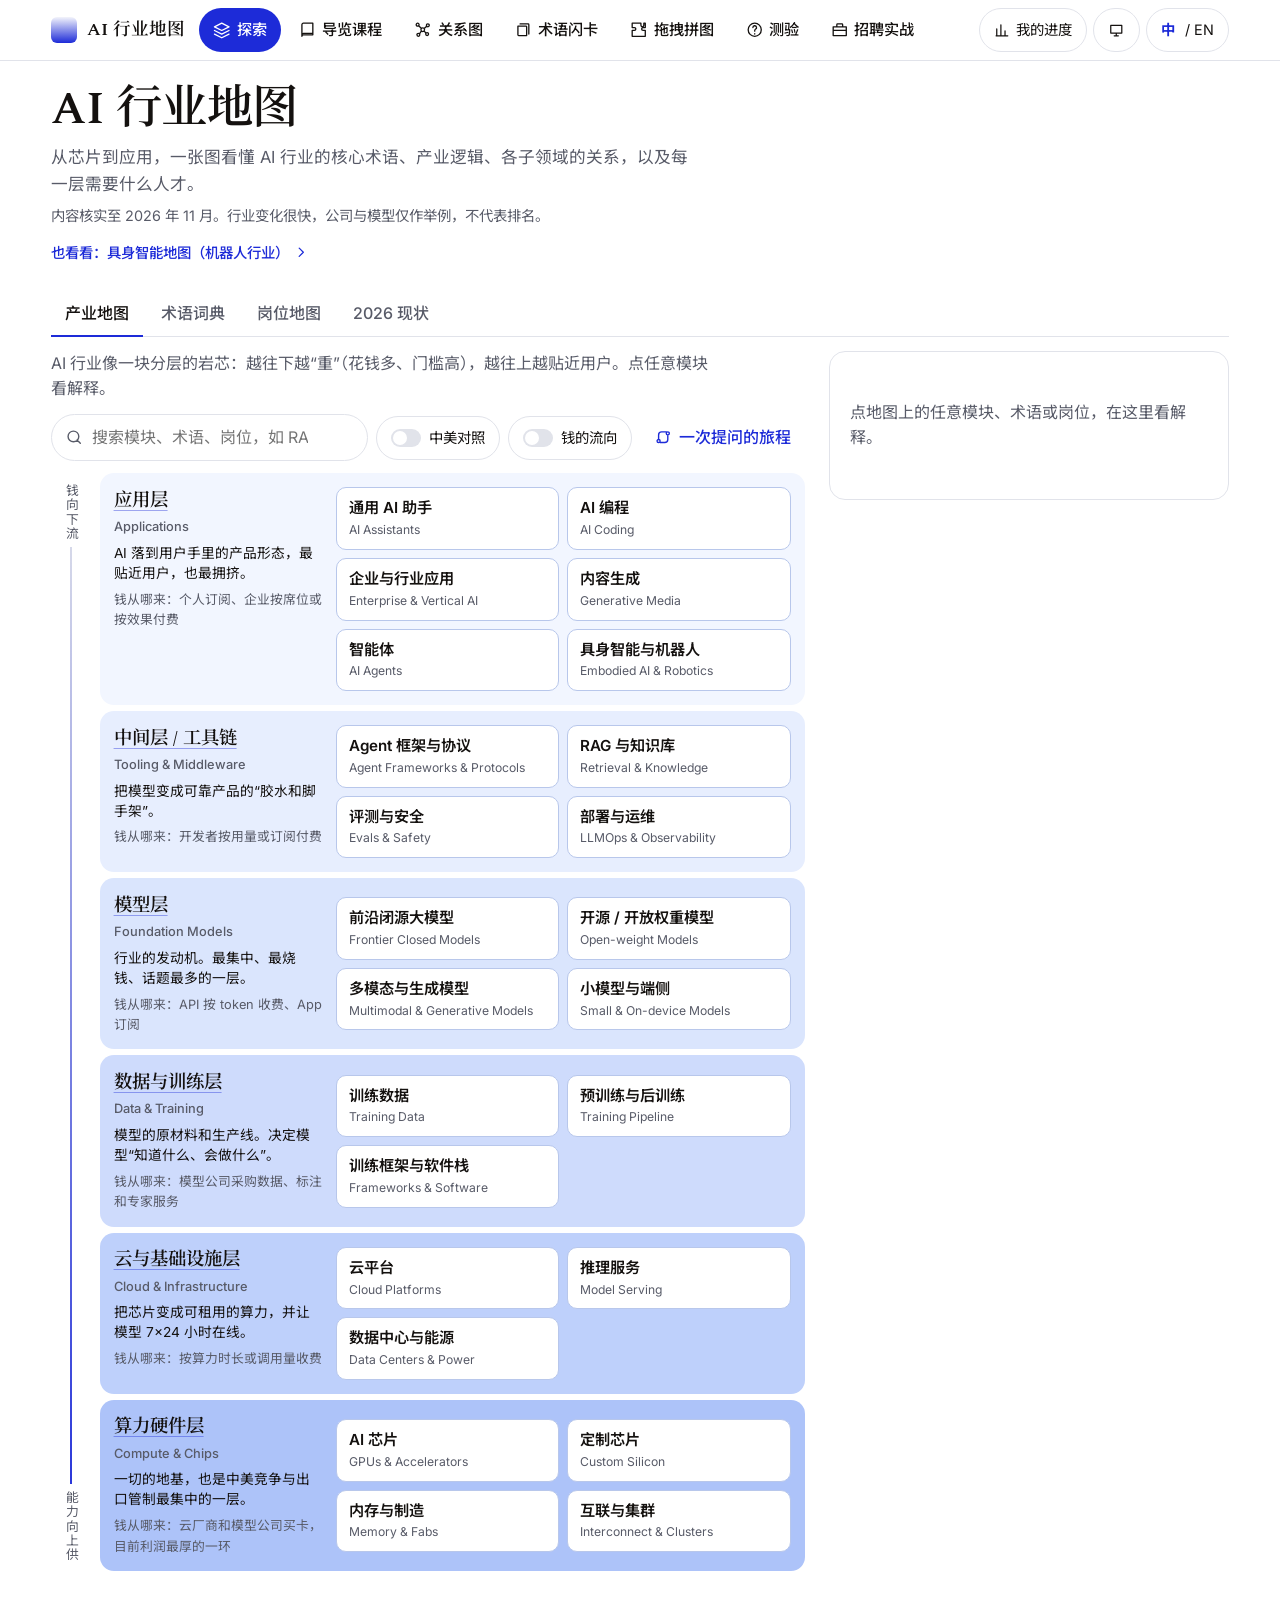
==== commit 143fcf39: "Add both learning maps to Projects and link the maps to each other Co-Authored-By: Claude Opus 5.5 <" ====
--- a/ai-map/index.html
+++ b/ai-map/index.html
@@ -12,8 +12,8 @@
       // 在页面渲染前套用保存的主题，避免闪一下另一种颜色。
       try { var t = localStorage.getItem('aimap.theme'); if (t === 'light' || t === 'dark') document.documentElement.dataset.theme = t; } catch (e) {}
     </script>
-    <script type="module" crossorigin src="./assets/index-MSjgm5C2.js"></script>
-    <link rel="stylesheet" crossorigin href="./assets/index-mA8LqPCK.css">
+    <script type="module" crossorigin src="./assets/index-DA6dammH.js"></script>
+    <link rel="stylesheet" crossorigin href="./assets/index-BdcQFjId.css">
   </head>
   <body>
     <div id="root"></div>
--- a/ai-map/assets/index-BdcQFjId.css
+++ b/ai-map/assets/index-BdcQFjId.css
@@ -0,0 +1 @@
+:root{--bg: #ffffff;--ink: #14110f;--mut: #585b68;--line: #e1e3ea;--ac: #1d2bd8;--acink: #ffffff;--surf: #ffffff;--soft: #f3f4fb;--good: #0f7a4a;--bad: #b3261e;--serif: Spectral, "Noto Serif SC", "Songti SC", serif;--sans: Inter, "Noto Sans SC", "PingFang SC", "Microsoft YaHei", sans-serif;color-scheme:light}@media (prefers-color-scheme: dark){:root:not([data-theme=light]){--bg: #0d0e18;--ink: #eceaf4;--mut: #a5a8bb;--line: #272b40;--ac: #8d96ff;--acink: #0d0e18;--surf: #141629;--soft: #171a2e;--good: #5fd39a;--bad: #ff8a80;color-scheme:dark}}:root[data-theme=dark]{--bg: #0d0e18;--ink: #eceaf4;--mut: #a5a8bb;--line: #272b40;--ac: #8d96ff;--acink: #0d0e18;--surf: #141629;--soft: #171a2e;--good: #5fd39a;--bad: #ff8a80;color-scheme:dark}*{box-sizing:border-box;min-width:0}html{font-size:16px;scroll-padding-top:80px}body{margin:0;background:var(--bg);color:var(--ink);font:1rem/1.6 var(--sans);overflow-x:clip}h1,h2,h3{font-family:var(--serif);font-weight:600;letter-spacing:-.01em;line-height:1.15;margin:0;text-wrap:balance}h1{font-size:clamp(1.9rem,4.2vw,2.9rem)}h2{font-size:1.55rem}h3{font-size:1.15rem}a{color:var(--ac)}button,input,select{font:inherit;color:inherit}button{cursor:pointer}:focus-visible{outline:3px solid var(--ac);outline-offset:2px;border-radius:6px}.sr-only{position:absolute;width:1px;height:1px;overflow:hidden;clip:rect(0 0 0 0);white-space:nowrap}.skip{position:absolute;left:8px;top:-60px;z-index:100;background:var(--ac);color:var(--acink);padding:10px 14px;border-radius:8px}.skip:focus{top:8px}.icon{width:1.15em;height:1.15em;flex:none}.bar{position:sticky;top:0;z-index:30;background:color-mix(in oklab,var(--bg) 92%,transparent);-webkit-backdrop-filter:blur(8px);backdrop-filter:blur(8px);border-bottom:1px solid var(--line)}.bar-in{max-width:1400px;margin:auto;padding:8px max(4vw,16px);display:flex;flex-wrap:wrap;gap:8px;align-items:center}.brand{display:flex;align-items:center;gap:10px;min-height:44px;margin-right:6px;color:var(--ink);font-family:var(--serif);font-weight:600;font-size:1.1rem;text-decoration:none}.brand-mark{width:26px;height:26px;border-radius:6px;background:linear-gradient(var(--soft),var(--ac))}.modes{display:flex;gap:4px;flex:1 1 auto;overflow-x:auto;scrollbar-width:none}.modes::-webkit-scrollbar{display:none}.mode{flex:none;display:inline-flex;align-items:center;gap:6px;min-height:44px;padding:9px 14px;border-radius:999px;color:var(--ink);font-weight:500;font-size:.95rem;text-decoration:none}.mode:hover{background:var(--soft)}.mode[aria-current=page]{background:var(--ac);color:var(--acink)}.tools{display:flex;gap:6px;margin-left:auto}.tool{display:inline-flex;align-items:center;justify-content:center;gap:6px;min-height:44px;min-width:44px;padding:8px 14px;border:1px solid var(--line);border-radius:999px;background:var(--surf);font-size:.9rem}.tool:hover{border-color:var(--ac)}a.tool{color:var(--ink);text-decoration:none}a.tool[aria-current=page]{border-color:var(--ac);color:var(--ac)}.tool[aria-pressed=true]{background:var(--ink);color:var(--bg);border-color:var(--ink)}.lang b{color:var(--ac)}.tool[aria-pressed=true] .lang-on{color:inherit}.notice{max-width:1400px;margin:10px auto 0;padding:10px 14px;border:1px solid var(--line);border-radius:12px;background:var(--soft);color:var(--mut);font-size:.9rem}.page{max-width:1400px;margin:auto;padding:22px max(4vw,16px) 72px}.page-head{margin-bottom:18px}.page-head .sub{margin:8px 0 0;color:var(--mut);font-size:1.04rem;max-width:64ch}.page-head .note{margin:6px 0 0;color:var(--mut);font-size:.82rem}.page-head .sibling{margin:4px 0 0}.page-head .sibling a{display:inline-flex;align-items:center;gap:4px;min-height:44px;color:var(--ac);font-size:.9rem;font-weight:500;text-decoration:none}.page-head .sibling a:hover{text-decoration:underline}.tabs{display:flex;gap:4px;flex-wrap:wrap;margin-bottom:14px;border-bottom:1px solid var(--line)}.tab{display:inline-flex;align-items:center;min-height:44px;padding:8px 14px;color:var(--mut);font-weight:500;text-decoration:none;border-bottom:2px solid transparent;margin-bottom:-1px}.tab:hover{color:var(--ink)}.tab[aria-current=page]{color:var(--ink);border-bottom-color:var(--ac)}.split{display:grid;gap:24px;grid-template-columns:minmax(0,1fr)}@media (min-width: 1000px){.split{grid-template-columns:minmax(0,1fr) 25rem}}.toolbar{display:flex;flex-wrap:wrap;gap:8px;align-items:center;margin-bottom:12px}.search{position:relative;flex:1 1 260px;display:flex;align-items:center}.search .icon{position:absolute;left:14px;color:var(--mut);pointer-events:none}.search input{width:100%;min-height:44px;padding:10px 44px 10px 40px;border:1px solid var(--line);border-radius:999px;background:var(--surf);font-size:16px}.search input:focus-visible{outline-offset:0;border-color:var(--ac)}.search .clear{position:absolute;right:2px;min-width:44px;min-height:44px;border:0;background:none;color:var(--mut);display:grid;place-items:center;border-radius:999px}.toggle{display:inline-flex;align-items:center;gap:8px;min-height:44px;padding:8px 14px;border:1px solid var(--line);border-radius:999px;background:var(--surf);font-size:.9rem}.toggle .knob{width:30px;height:18px;border-radius:999px;background:var(--line);position:relative;transition:background .2s}.toggle .knob:after{content:"";position:absolute;top:2px;left:2px;width:14px;height:14px;border-radius:50%;background:var(--surf);transition:transform .2s}.toggle[aria-pressed=true]{border-color:var(--ac)}.toggle[aria-pressed=true] .knob{background:var(--ac)}.toggle[aria-pressed=true] .knob:after{transform:translate(12px)}.linkbtn{display:inline-flex;align-items:center;gap:6px;min-height:44px;padding:8px 14px;border:0;border-radius:999px;background:none;color:var(--ac);font-weight:500;text-decoration:none}.linkbtn:hover{background:var(--soft)}.intro{margin:0 0 12px;color:var(--mut);max-width:66ch}.results{margin:0 0 12px;padding:12px 14px;border:1px solid var(--ac);border-radius:12px;background:var(--soft)}.results p{margin:0 0 8px;font-size:.9rem;color:var(--mut)}.results .group{display:flex;flex-wrap:wrap;gap:6px;align-items:center;margin-top:6px}.results .group>span{font-size:.78rem;color:var(--mut);min-width:3em}.flow{display:grid;grid-template-columns:2.4rem minmax(0,1fr);gap:10px}.rail{position:relative;display:flex;flex-direction:column;align-items:center;justify-content:space-between;padding:4px 0;font-size:.8rem;color:var(--mut)}.rail span{writing-mode:vertical-rl;letter-spacing:.1em;background:var(--bg);padding:6px 0;z-index:1}.rail:before{content:"";position:absolute;top:10px;bottom:10px;left:50%;width:2px;background:linear-gradient(var(--line),var(--ac))}.strata{display:grid;gap:6px}.layer{position:relative;display:grid;grid-template-columns:13rem minmax(0,1fr);gap:14px;padding:14px;border-radius:14px;background:color-mix(in oklab,var(--ac) var(--t),var(--bg));transition:opacity .25s,box-shadow .25s}.layer.dim{opacity:.32}.layer.lit{box-shadow:0 0 0 3px var(--ac)}.layer-head{align-self:start}.layer-link{display:inline-flex;align-items:center;min-height:44px;margin:-8px 0 -6px;padding:0;border:0;background:none;font:inherit;color:inherit;text-align:left;text-decoration:underline;text-decoration-color:color-mix(in oklab,var(--ac) 40%,transparent);text-underline-offset:4px}.layer-link:hover{color:var(--ac)}.layer-head h3{font-size:1.15rem}.layer-head .en{display:block;font-size:.8rem;color:var(--mut);font-family:var(--sans);font-weight:500}.layer-head p{margin:6px 0 0;font-size:.86rem;line-height:1.45}.layer-head .money{margin-top:6px;color:var(--mut);font-size:.8rem}.tiles{display:grid;grid-template-columns:repeat(auto-fill,minmax(9.5rem,1fr));gap:8px;align-content:center}.tile{text-align:left;min-height:58px;padding:10px 12px;border:1px solid color-mix(in oklab,var(--ac) 18%,var(--line));border-radius:10px;background:var(--surf);line-height:1.3;transition:opacity .2s,border-color .2s}.tile b{display:block;font-weight:600;font-size:.95rem}.tile small{color:var(--mut);font-size:.76rem}.tile:hover{border-color:var(--ac)}.tile.on{background:var(--ac);color:var(--acink);border-color:var(--ac)}.tile.on small,.tile.on .co{color:inherit}.tile.rel{border-color:var(--ac);border-style:dashed}.tile.match{box-shadow:0 0 0 2px var(--ac)}.tile.faded{opacity:.35}.tile .co{display:grid;grid-template-columns:1fr 1fr;gap:8px;margin-top:8px;font-size:.78rem;line-height:1.4}.tile .co>span{padding:6px 8px;border-radius:8px;background:var(--soft)}.tile.on .co>span{background:color-mix(in oklab,var(--acink) 16%,transparent)}.tile .co i{display:block;font-style:normal;font-weight:600;font-size:.7rem;color:var(--mut);margin-bottom:2px}.tile.on .co i{color:inherit;opacity:.8}.compare .tiles{grid-template-columns:repeat(auto-fill,minmax(17rem,1fr))}.user-node{display:none}.money-on .user-node{display:flex;align-items:center;gap:10px;margin-bottom:6px;padding:10px 14px;border:1px dashed var(--ac);border-radius:14px;font-size:.9rem}.user-node b{font-family:var(--serif);font-size:1.05rem}.user-node span{color:var(--mut)}.money-on .rail:before{width:4px;margin-left:-1px;background:repeating-linear-gradient(to bottom,var(--ac) 0 6px,transparent 6px 14px);background-size:4px 14px;animation:drip .9s linear infinite}@keyframes drip{to{background-position:0 14px}}.money-tag{display:none}.money-on .money-tag{display:flex;flex-wrap:wrap;align-items:center;gap:6px;margin-top:8px;padding:6px 10px;border-radius:10px;background:var(--surf);border:1px solid var(--ac);font-size:.8rem;line-height:1.4}.money-on .money-tag b{color:var(--ac)}.money-on .layer-head .money{display:none}.money-tag .kind{padding:0 6px;border-radius:999px;background:var(--ac);color:var(--acink);font-size:.7rem}.money-tag .kind.branch{background:none;color:var(--ac);border:1px dashed var(--ac)}.money-on .layer.branch{background:color-mix(in oklab,var(--ac) calc(var(--t) * .6),var(--bg));outline:1px dashed color-mix(in oklab,var(--ac) 50%,transparent);outline-offset:-1px}.money-on .layer:not(.branch):before{content:"";position:absolute;left:-2.15rem;top:50%;width:0;height:0;border-left:7px solid transparent;border-right:7px solid transparent;border-top:9px solid var(--ac);transform:translateY(-50%)}.panel{align-self:start;position:sticky;top:76px;max-height:calc(100vh - 90px);overflow:auto;padding:20px;border:1px solid var(--line);border-radius:16px;background:var(--surf)}.panel-top{display:flex;justify-content:space-between;gap:8px;align-items:center;margin-bottom:10px}.kind{font-size:.8rem;color:var(--ac);font-weight:600}.panel-btns{display:flex;gap:6px}.pbtn{display:inline-flex;align-items:center;gap:4px;min-height:44px;min-width:44px;justify-content:center;padding:6px 12px;border:1px solid var(--line);border-radius:999px;background:var(--surf);font-size:.85rem}.pbtn.close{display:none}.panel h2{font-size:1.55rem}.den{color:var(--mut);font-size:.9rem;margin-top:2px}.plain{font-size:1.06rem;margin:14px 0 10px}.ana{margin:0 0 12px;padding:4px 0 4px 12px;border-left:3px solid var(--ac);font-size:.95rem}.ana b{color:var(--ac)}details.deep{margin:10px 0;padding:6px 0;border-top:1px solid var(--line);border-bottom:1px solid var(--line)}details.deep summary{display:flex;align-items:center;min-height:44px;font-weight:600;cursor:pointer}details.deep p{margin:4px 0 8px;font-size:.95rem}.lbl{margin:14px 0 6px;font-size:.8rem;font-weight:600;color:var(--mut)}.cos{display:grid;grid-template-columns:1fr 1fr;gap:10px}.co-card{padding:10px;border-radius:10px;background:var(--soft);font-size:.88rem;line-height:1.45}.co-card b{display:block;margin-bottom:4px;font-size:.78rem;color:var(--mut)}.chips{display:flex;flex-wrap:wrap;gap:6px}.chip{display:inline-flex;align-items:center;gap:4px;min-height:44px;padding:6px 12px;border:1px solid var(--line);border-radius:999px;background:var(--surf);font-size:.86rem}.chip:hover{border-color:var(--ac);color:var(--ac)}.chip i{font-style:normal;font-size:.72rem;color:var(--mut)}.lay{display:inline-block;margin:6px 4px 0 0;padding:1px 8px;border-radius:6px;font-size:.74rem;background:color-mix(in oklab,var(--ac) 14%,var(--bg))}.rels{margin:6px 0 0;padding:0;list-style:none}.rels li{padding:6px 0;border-bottom:1px solid var(--line);font-size:.92rem}.empty{color:var(--mut);padding:12px 0}.learn{margin-top:22px;padding-top:16px;border-top:2px solid var(--ac)}.learn h3{font-size:1.15rem;margin-bottom:8px}.learn>p{margin:0 0 10px;font-size:.95rem;line-height:1.75}.res{list-style:none;margin:0;padding:0;display:grid;gap:6px}.res li{border:1px solid var(--line);border-radius:10px;background:var(--soft)}.res a{display:flex;align-items:flex-start;justify-content:space-between;gap:8px;min-height:44px;padding:10px 12px 2px;border-radius:10px;color:var(--ink);font-weight:500;font-size:.92rem;line-height:1.45;text-decoration:none}.res a:hover span{color:var(--ac);text-decoration:underline}.res a .icon{flex:none;margin-top:2px;color:var(--ac)}.res small{display:block;padding:0 12px 8px;color:var(--mut);font-size:.76rem}.res small:not(:empty){line-height:1.55}.cn-tag{margin-left:6px;padding:1px 6px;border-radius:6px;background:var(--soft);border:1px solid var(--line);color:var(--mut);font-size:.72rem;font-style:normal;font-weight:400;white-space:nowrap}.tips{margin:0;padding-left:1.2em;display:grid;gap:6px;font-size:.88rem;line-height:1.6}.tips li{overflow-wrap:anywhere}.scrim{display:none}@media (max-width: 999px){.panel{position:fixed;left:8px;right:8px;bottom:calc(8px + env(safe-area-inset-bottom,0px));top:auto;z-index:50;max-height:72vh;box-shadow:0 -10px 40px #00000040;transform:translateY(110%);transition:transform .25s;visibility:hidden}.panel.open{transform:none;visibility:visible}.pbtn.close{display:inline-flex}.scrim.open{display:block;position:fixed;top:0;right:0;bottom:0;left:0;z-index:45;background:#0d0e1859}}.filters{display:flex;flex-wrap:wrap;gap:8px;align-items:center;margin-bottom:14px}.fbtn{min-height:44px;padding:8px 13px;border:1px solid var(--line);border-radius:999px;background:var(--surf);font-size:.88rem}.fbtn[aria-pressed=true]{background:var(--ac);color:var(--acink);border-color:var(--ac)}.cards{display:grid;grid-template-columns:repeat(auto-fill,minmax(15rem,1fr));gap:10px}.card{text-align:left;padding:12px 14px;border:1px solid var(--line);border-radius:12px;background:var(--surf);line-height:1.45}.card:hover{border-color:var(--ac)}.card.on{border-color:var(--ac);box-shadow:0 0 0 2px var(--ac)}.card .en{font-weight:600}.card .zh{margin-left:6px;color:var(--ac);font-weight:600}.card p{margin:6px 0 0;font-size:.9rem;color:var(--mut)}.card .tag{font-size:.74rem;color:var(--mut)}.rcards{grid-template-columns:repeat(auto-fill,minmax(11.5rem,1fr))}.fam{margin:18px 0 8px;font-size:1.05rem}.now section{margin-bottom:30px}.now h2{margin:6px 0 10px}.now p{max-width:72ch}.table-wrap{overflow-x:auto}table{border-collapse:collapse;width:100%;font-size:.92rem}th,td{text-align:left;padding:9px 10px;border-bottom:1px solid var(--line);vertical-align:top}th{font-size:.8rem;color:var(--mut);font-weight:600}td:first-child{font-weight:600;white-space:nowrap}.trends{display:grid;grid-template-columns:repeat(auto-fit,minmax(15rem,1fr));gap:10px}.trend{padding:14px;border-radius:12px;background:var(--soft)}.trend h3{font-size:1.02rem;margin-bottom:6px}.trend p{margin:0;font-size:.92rem}.src{columns:2 18rem;font-size:.82rem;color:var(--mut)}.src li{margin-bottom:4px;break-inside:avoid}.tour{display:grid;gap:24px;grid-template-columns:minmax(0,1fr)}@media (min-width: 1000px){.tour{grid-template-columns:17rem minmax(0,1fr)}}.chapters{align-self:start;position:sticky;top:76px}.chapters h2{font-size:1.05rem;margin-bottom:4px}.chapters .count{margin:0 0 10px;color:var(--mut);font-size:.85rem}.chapters ol{list-style:none;margin:0;padding:0;display:grid;gap:4px}.chap{display:grid;grid-template-columns:28px minmax(0,1fr);gap:10px;align-items:center;width:100%;min-height:48px;padding:8px 10px;border:1px solid transparent;border-radius:12px;background:none;color:var(--ink);text-align:left;text-decoration:none}.chap:hover{background:var(--soft)}.chap[aria-current=step]{border-color:var(--ac);background:var(--soft)}.chap .num{display:grid;place-items:center;width:28px;height:28px;border-radius:50%;border:1.5px solid var(--line);font-size:.8rem;font-weight:600}.chap.done .num{background:var(--ac);border-color:var(--ac);color:var(--acink)}.chap small{display:block;color:var(--mut);font-size:.76rem}@media (max-width: 999px){.chapters{position:static}.chapters ol{grid-auto-flow:column;grid-auto-columns:minmax(11rem,1fr);overflow-x:auto;padding-bottom:4px}}.meter{height:6px;border-radius:999px;background:var(--soft);overflow:hidden;margin:6px 0 16px}.meter span{display:block;height:100%;background:var(--ac);border-radius:inherit;transition:width .3s}.step-head{display:flex;flex-wrap:wrap;justify-content:space-between;gap:6px;align-items:baseline;color:var(--mut);font-size:.85rem}.step-card{padding:22px;border:1px solid var(--line);border-radius:16px;background:var(--surf)}.step-card h2{font-size:1.7rem;margin:6px 0 12px}.step-card .text{font-size:1.08rem;line-height:1.75;margin:0;max-width:70ch}.step-card .lines{padding-left:1.2em;display:grid;gap:10px}.step-card .lines li::marker{color:var(--ac)}.step-nav{display:flex;flex-wrap:wrap;gap:8px;align-items:center;margin-top:18px}.btn{display:inline-flex;align-items:center;justify-content:center;gap:6px;min-height:44px;padding:10px 18px;border:1px solid var(--line);border-radius:999px;background:var(--surf);font-weight:500;text-decoration:none;color:var(--ink)}.btn:hover:not(:disabled){border-color:var(--ac)}.btn:disabled{opacity:.45;cursor:default}.btn.primary{background:var(--ac);border-color:var(--ac);color:var(--acink)}.hint{margin-left:auto;color:var(--mut);font-size:.8rem}.stage{margin-top:18px;display:grid;gap:14px}.stage .lbl{margin:0}.focus{display:grid;grid-template-columns:repeat(auto-fill,minmax(14rem,1fr));gap:10px}.focus .card{display:block;color:var(--ink);text-decoration:none}.mini .layer{grid-template-columns:9rem minmax(0,1fr);padding:10px 12px}.mini .layer-head p,.mini .layer-head .money{display:none}.mini .tile{min-height:44px;padding:6px 10px}.mini .tile small{display:none}.done-note{margin-top:14px;padding:14px;border-radius:12px;background:var(--soft)}.page.narrow{max-width:880px}.kicker{margin:0 0 6px;color:var(--ac);font-size:.8rem;font-weight:600;letter-spacing:.04em}.sec-title{margin:28px 0 10px;font-size:1.2rem}.note{margin-top:14px;padding:14px 16px;border-radius:12px;border:1px solid var(--line);background:var(--soft)}.note strong{display:block;margin-bottom:4px}.note p{margin:6px 0}.note.good{border-color:color-mix(in oklab,var(--good) 50%,var(--line))}.note.good strong{color:var(--good)}.note.bad{border-color:color-mix(in oklab,var(--bad) 50%,var(--line))}.note.bad strong{color:var(--bad)}.note .see{font-size:.8rem;color:var(--mut)}a.chip{color:var(--ink);text-decoration:none}p.note:not(.good):not(.bad){background:none;border:0;padding:0;color:var(--mut);font-size:.9rem}.options,.choices{display:grid;gap:8px}.choices{grid-template-columns:repeat(auto-fill,minmax(14rem,1fr))}.choices.layers{grid-template-columns:repeat(auto-fill,minmax(9rem,1fr))}.option{display:flex;align-items:center;gap:12px;min-height:52px;padding:10px 14px;border:1.5px solid var(--line);border-radius:12px;background:var(--surf);text-align:left;line-height:1.45}.option:hover:not(:disabled){border-color:var(--ac)}.option[aria-pressed=true]{border-color:var(--ac);background:color-mix(in oklab,var(--ac) 10%,var(--surf))}.option:disabled{cursor:default}.option .key{display:grid;place-items:center;flex:none;width:26px;height:26px;border-radius:50%;border:1px solid var(--line);font-size:.8rem;color:var(--mut)}.option>span:nth-child(2){flex:1}.option small{color:var(--mut);font-size:.78rem}.option.correct{border-color:var(--good);background:color-mix(in oklab,var(--good) 12%,var(--surf))}.option.wrong{border-color:var(--bad);background:color-mix(in oklab,var(--bad) 10%,var(--surf))}.option.muted{opacity:.55}.option .icon{flex:none}.option.correct .icon{color:var(--good)}.option.wrong .icon{color:var(--bad)}.question{font-family:var(--sans);font-size:1.2rem;font-weight:600;line-height:1.5;margin:4px 0 16px}.start-grid{display:grid;grid-template-columns:repeat(auto-fill,minmax(10rem,1fr));gap:10px;margin-bottom:10px}.start-card{display:grid;gap:4px;min-height:84px;padding:14px 16px;border:1px solid var(--line);border-radius:14px;background:var(--surf);text-align:left}.start-card:hover:not(:disabled){border-color:var(--ac)}.start-card:disabled{opacity:.45;cursor:default}.start-card b{font-size:1.02rem}.start-card span{color:var(--mut);font-size:.86rem}.mastery{list-style:none;margin:0;padding:0;display:grid;gap:8px}.mastery li{display:grid;grid-template-columns:9rem minmax(0,1fr) 5.5rem;gap:12px;align-items:center;font-size:.92rem}.m-bar{height:10px;border-radius:4px;background:var(--soft);overflow:hidden}.m-bar span{display:block;height:100%;background:var(--ac);border-radius:0 4px 4px 0;transition:width .3s}.m-num{color:var(--mut);font-variant-numeric:tabular-nums;text-align:right}.review{list-style:none;margin:0;padding:0;display:grid;gap:10px}.review li{padding:12px 14px;border:1px solid var(--line);border-radius:12px}.review p{margin:4px 0 8px;color:var(--mut)}.snippet{margin:0 0 18px;padding:16px 18px;border-left:4px solid var(--ac);border-radius:0 12px 12px 0;background:var(--soft);font-size:1.04rem;line-height:1.8}.snippet mark{padding:1px 3px;border-radius:4px;background:color-mix(in oklab,var(--ac) 22%,transparent);color:inherit;font-weight:600}fieldset.q{margin:0 0 16px;padding:0;border:0}fieldset.q legend{margin-bottom:8px;padding:0;font-weight:600}.chip.word[aria-pressed=true]{border-color:var(--ac);background:color-mix(in oklab,var(--ac) 12%,var(--surf))}.chip.word.correct{border-color:var(--good);color:var(--good)}.chip.word.missed{border-color:var(--good);border-style:dashed;color:var(--good)}.chip.word.wrong{border-color:var(--bad);color:var(--bad);text-decoration:line-through}.chip.word.muted{opacity:.5}.chip.word:disabled{cursor:default}.verdicts{list-style:none;margin:0 0 8px;padding:0;display:grid;gap:4px;font-weight:600}.verdicts li{display:flex;align-items:center;gap:8px}.verdicts .ok{color:var(--good)}.verdicts .no{color:var(--bad)}.tip{font-size:.92rem}.tip b{color:var(--ac);margin-right:4px}.puzzle{display:grid;gap:18px;grid-template-columns:minmax(0,1fr)}@media (min-width: 1000px){.puzzle{grid-template-columns:minmax(0,.9fr) minmax(0,1.1fr);align-items:start}.tray-wrap{position:sticky;top:76px}}.tray-head{display:flex;flex-wrap:wrap;justify-content:space-between;align-items:center;gap:8px;color:var(--mut);font-size:.9rem}.hint-line{margin:2px 0 10px;color:var(--mut);font-size:.86rem}.tray{display:flex;flex-wrap:wrap;gap:8px;min-height:60px}.pcard{display:grid;gap:1px;min-height:52px;padding:8px 12px;border:1.5px solid var(--line);border-radius:10px;background:var(--surf);text-align:left;line-height:1.25;touch-action:none;cursor:grab}.pcard b{font-size:.94rem}.pcard small{color:var(--mut);font-size:.72rem}.pcard:hover{border-color:var(--ac)}.pcard.on{border-color:var(--ac);background:var(--ac);color:var(--acink)}.pcard.on small{color:inherit;opacity:.85}.pcard.ghost{opacity:.3}.pcard.lifted{box-shadow:0 14px 30px #00000040;cursor:grabbing}.zones{display:grid;gap:6px}.zone{padding:12px 14px;border:2px dashed transparent;border-radius:14px;background:color-mix(in oklab,var(--ac) var(--t),var(--bg));transition:border-color .15s}.zone.over{border-color:var(--ac)}.zone-head{display:flex;justify-content:space-between;align-items:center;gap:10px}.zone-head h3{font-size:1.05rem}.zone-head .en{font-size:.76rem;color:var(--mut)}.zone .place{min-height:44px;padding:8px 14px;font-size:.88rem}.zone-body{display:flex;flex-wrap:wrap;gap:6px;margin-top:8px;min-height:30px}.placed{display:inline-flex;align-items:center;gap:4px;padding:4px 10px;border-radius:999px;background:var(--surf);font-size:.84rem}.placed .icon{color:var(--good)}.zone-empty{color:var(--mut);font-size:.8rem;opacity:.7}.feedback .note{margin:0 0 12px}.fbtn{display:inline-flex;align-items:center;gap:6px}.placebar{display:none}@media (max-width: 999px){.placebar{display:grid;gap:6px;position:fixed;left:8px;right:8px;bottom:calc(8px + env(safe-area-inset-bottom,0px));z-index:40;padding:10px 12px;border:1px solid var(--line);border-radius:16px;background:var(--surf);box-shadow:0 -10px 30px #0000002e}.placebar span{font-size:.85rem;color:var(--mut)}.placebar>div{display:grid;grid-template-columns:repeat(3,minmax(0,1fr));gap:6px}.placebar .btn{padding:8px 6px;font-size:.82rem}.zone .place{display:none}.puzzle{padding-bottom:150px}}.graph{position:relative;width:100%;border-radius:16px;background:var(--soft);overflow:hidden;touch-action:none}.graph svg{display:block}.edge{stroke:var(--line);stroke-width:1.6;transition:stroke .2s,opacity .2s}.edge.lit{stroke:var(--ac);stroke-width:3}.edge.dim{opacity:.35}.node{cursor:grab;outline:none}.node:active{cursor:grabbing}.node rect{fill:var(--surf);stroke:var(--ac);stroke-width:1.5;transition:opacity .2s}.node text{text-anchor:middle;dominant-baseline:middle;pointer-events:none;fill:var(--ink)}.node .zh{font:600 14px var(--sans)}.node .en{font:500 10.5px var(--sans);fill:var(--mut)}.node.core rect{fill:var(--ac)}.node.core text{fill:var(--acink)}.node.on rect{fill:var(--ink);stroke:var(--ink)}.node.on text{fill:var(--bg)}.node.fade{opacity:.35}.node:focus-visible rect{stroke-width:4;stroke:var(--ac)}.edge-label{pointer-events:none}.edge-label rect{fill:var(--surf);stroke:var(--ac);stroke-width:1}.edge-label text{font:500 12px var(--sans);fill:var(--ink);text-anchor:middle;dominant-baseline:middle}@media (max-width: 600px){.node .zh{font-size:12.5px}.node .en{font-size:9px}.edge-label text{font-size:10.5px}}.boxes{display:flex;flex-wrap:wrap;gap:8px;margin-bottom:16px}.boxes span{display:inline-flex;align-items:baseline;gap:6px;padding:6px 12px;border-radius:999px;background:var(--soft);font-size:.85rem;color:var(--mut)}.boxes b{color:var(--ink);font-size:1rem;font-variant-numeric:tabular-nums}.boxes .session{background:none;border:1px solid var(--line)}.flashcard{position:relative;display:block;width:100%;min-height:340px;padding:0;border:0;background:none;perspective:1400px;text-align:left}.flashcard .face{position:absolute;top:0;right:0;bottom:0;left:0;display:flex;flex-direction:column;justify-content:center;gap:12px;padding:28px 32px;border:1px solid var(--line);border-radius:20px;background:var(--surf);box-shadow:0 10px 30px #0d0e1814;backface-visibility:hidden;transition:transform .5s cubic-bezier(.2,.7,.2,1);overflow:auto}.flashcard .back{transform:rotateY(180deg);justify-content:flex-start}.flashcard.flipped .front{transform:rotateY(-180deg)}.flashcard.flipped .back{transform:rotateY(0)}.flashcard:focus-visible{outline:none}.flashcard:focus-visible .face{outline:3px solid var(--ac);outline-offset:2px}.flashcard .tag{font-size:.8rem;color:var(--ac);font-weight:600}.flashcard .big{font-family:var(--serif);font-size:clamp(2rem,6vw,3rem);line-height:1.1}.flashcard .front .big,.flashcard .front .tag,.flashcard .flip-hint{text-align:center}.flashcard .flip-hint{color:var(--mut);font-size:.85rem}.flashcard .plain{font-size:1.1rem}.flashcard .example{display:block;padding-top:10px;border-top:1px solid var(--line);color:var(--mut);font-size:.95rem}.flashcard .example b{display:block;margin-bottom:4px;color:var(--ink);font-size:.8rem}.grade{display:flex;flex-wrap:wrap;justify-content:center;gap:10px;margin-top:16px}.grade .btn{min-width:8rem}.grade .key{display:grid;place-items:center;width:22px;height:22px;border-radius:6px;border:1px solid currentColor;font-size:.75rem;opacity:.7}.hint-line.center{text-align:center}@media (prefers-reduced-motion: reduce){.flashcard .face{transition:none}.flashcard .front{display:flex}.flashcard.flipped .front,.flashcard:not(.flipped) .back{visibility:hidden}}.present{min-height:100vh;min-height:100dvh;display:grid;grid-template-rows:auto 1fr auto;background:var(--bg)}.present-bar{display:flex;align-items:center;gap:12px;padding:12px max(3vw,16px);color:var(--mut);font-size:.95rem;border-bottom:1px solid var(--line)}.present-count{margin-left:auto;font-variant-numeric:tabular-nums}.present-tools{display:flex;gap:6px}.present-tools .tool{color:var(--ink);text-decoration:none}.present-main{width:100%;max-width:1280px;margin:0 auto;padding:clamp(24px,4vh,56px) max(4vw,16px)}.present-step{margin:0 0 10px;color:var(--ac);font-weight:600;font-size:clamp(1rem,1.4vw,1.25rem)}.present h1{font-size:clamp(2.2rem,4.6vw,4rem);margin-bottom:clamp(16px,2.5vh,28px)}.present-text{margin:0;max-width:60ch;font-size:clamp(1.25rem,2.1vw,1.9rem);line-height:1.6}.present-text.lines{display:grid;gap:.5em;padding-left:1.2em;max-width:72ch;font-size:clamp(1.1rem,1.7vw,1.55rem)}.present-text.lines li::marker{color:var(--ac)}.present-cards{display:flex;flex-wrap:wrap;gap:10px;margin-top:24px}.present-chip{display:inline-flex;align-items:baseline;gap:8px;padding:8px 16px;border-radius:999px;background:var(--soft);font-size:clamp(1rem,1.4vw,1.25rem);font-weight:600}.present-chip i{font-style:normal;font-weight:500;font-size:.75em;color:var(--mut)}.present-map{margin-top:28px}.present-map .tile{cursor:default}.present-nav{display:flex;align-items:center;justify-content:space-between;gap:12px;padding:12px max(3vw,16px) calc(12px + env(safe-area-inset-bottom,0px));border-top:1px solid var(--line)}.present-nav .hint{margin:0}.blackout{position:fixed;top:0;right:0;bottom:0;left:0;z-index:100;border:0;background:#000;cursor:pointer}.blackout:focus-visible{outline:none}.present-link{min-height:32px;padding:2px 10px;font-size:.85rem;margin-left:auto;margin-right:12px}.step-head .present-link{min-height:44px}.stat-grid{display:grid;grid-template-columns:repeat(auto-fill,minmax(15rem,1fr));gap:12px}.stat{display:flex;flex-direction:column;gap:6px;padding:16px 18px;border:1px solid var(--line);border-radius:16px;background:var(--surf)}.stat h2{font-size:1.1rem}.stat .num{margin:0;font-family:var(--serif);font-size:2.2rem;line-height:1.1;font-variant-numeric:tabular-nums}.stat .num small{font-family:var(--sans);font-size:.9rem;color:var(--mut)}.stat .meta,.stat .meta-list{margin:0;color:var(--mut);font-size:.9rem}.stat .meta-list{padding-left:1.1em}.stat .linkbtn{margin-top:auto;align-self:flex-start;padding-left:0}.checklist{list-style:none;margin:4px 0;padding:0;display:grid;gap:4px;font-size:.9rem;color:var(--mut)}.checklist li{display:flex;align-items:center;gap:8px}.checklist li.done{color:var(--ink)}.checklist .icon{color:var(--good)}.checklist .dot{width:14px;height:14px;flex:none;border:1.5px solid var(--line);border-radius:50%;margin:0 2px}.danger{margin-top:32px;padding-top:8px;border-top:1px solid var(--line)}.danger p{color:var(--mut)}.danger .step-nav strong{color:var(--bad)}.danger-btn{border-color:var(--bad);color:var(--bad)}@media (max-width: 720px){.layer,.mini .layer{grid-template-columns:minmax(0,1fr);gap:8px}.flow{grid-template-columns:minmax(0,1fr)}.rail{display:none}.money-on .layer:not(.branch):before{display:none}.cos,.tile .co{grid-template-columns:minmax(0,1fr)}.tools .label,.hint{display:none}.mastery li{grid-template-columns:6.5rem minmax(0,1fr) 4rem;gap:8px}.choices{grid-template-columns:minmax(0,1fr)}.choices.layers{grid-template-columns:1fr 1fr}}@media (max-width: 600px){table{font-size:13px}.stack thead{display:none}.stack tr{display:grid;padding-block:10px;border-bottom:1px solid var(--line)}.stack td{display:flex;justify-content:space-between;gap:12px;padding:3px 0;border:0;white-space:normal}.stack td:before{content:attr(data-l);flex:none;color:var(--mut);font-weight:600}}@media (prefers-reduced-motion: reduce){*,*:before,*:after{transition:none!important;animation:none!important;scroll-behavior:auto!important}}
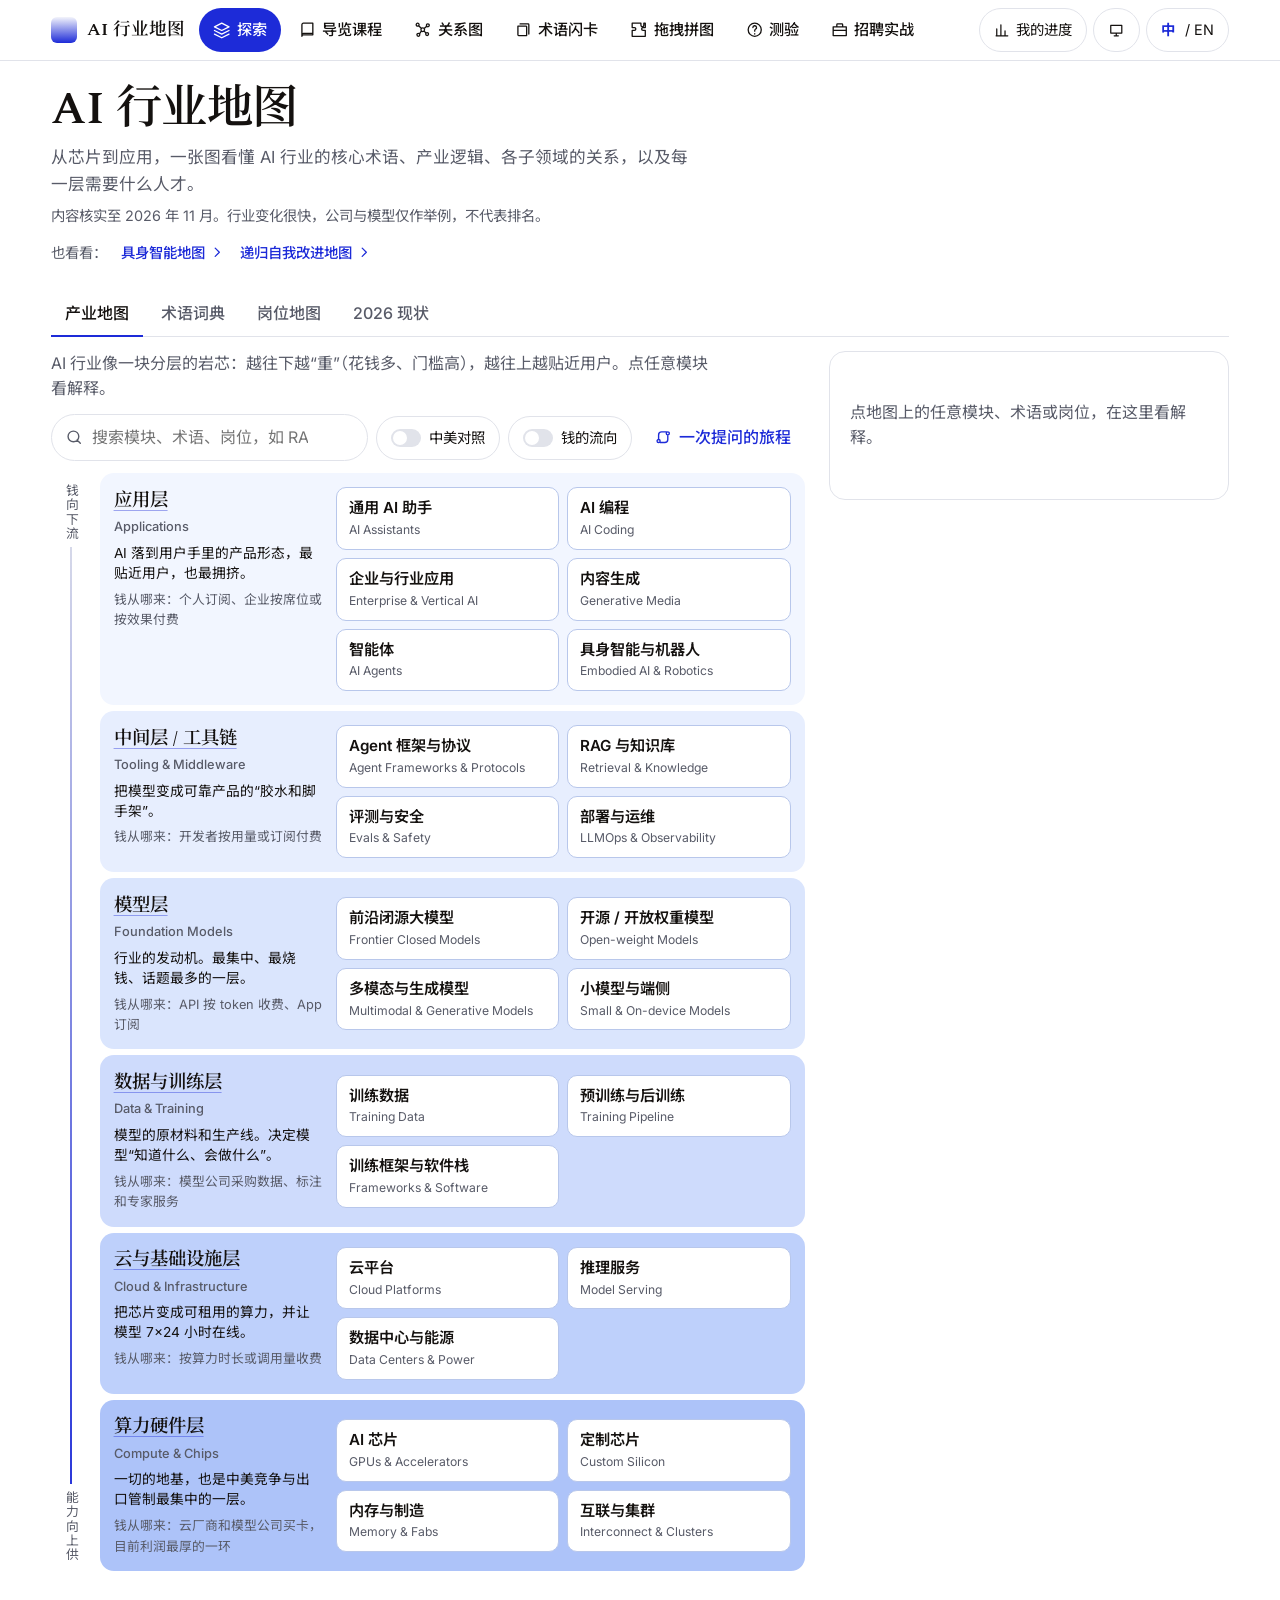
==== commit 413a7935: "Add recursive self-improvement map and link all three maps Co-Authored-By: Claude Opus 5.5 <noreply@" ====
--- a/ai-map/index.html
+++ b/ai-map/index.html
@@ -12,8 +12,8 @@
       // 在页面渲染前套用保存的主题，避免闪一下另一种颜色。
       try { var t = localStorage.getItem('aimap.theme'); if (t === 'light' || t === 'dark') document.documentElement.dataset.theme = t; } catch (e) {}
     </script>
-    <script type="module" crossorigin src="./assets/index-DA6dammH.js"></script>
-    <link rel="stylesheet" crossorigin href="./assets/index-BdcQFjId.css">
+    <script type="module" crossorigin src="./assets/index-7iyC4pP8.js"></script>
+    <link rel="stylesheet" crossorigin href="./assets/index-BAhrS_yk.css">
   </head>
   <body>
     <div id="root"></div>
--- a/ai-map/assets/index-BAhrS_yk.css
+++ b/ai-map/assets/index-BAhrS_yk.css
@@ -0,0 +1 @@
+:root{--ex-sky: #eef1ff;--ex-floor: #dde2f6;--ex-body: #ffffff;--ex-line: #262a46;--ex-soft: #c9cfee;--ex-red: #e5534b;--ex-yellow: #f0b429;--ex-green: #2f9e6e;--ex-skin: #f3c6a5;--ex-wood: #c79567;--ex-screen: #1d2140;--ex-glow: #7fe3ff;--ex-ink: #14110f}@media (prefers-color-scheme: dark){:root:not([data-theme=light]){--ex-sky: #151935;--ex-floor: #232850;--ex-body: #e8eaf7;--ex-line: #0a0b17;--ex-soft: #3a4170;--ex-red: #f06b62;--ex-yellow: #f5c04a;--ex-green: #4cc28d;--ex-skin: #e9b896;--ex-wood: #b88759;--ex-screen: #0a0c1f;--ex-glow: #7fe3ff;--ex-ink: #eceaf4}}:root[data-theme=dark]{--ex-sky: #151935;--ex-floor: #232850;--ex-body: #e8eaf7;--ex-line: #0a0b17;--ex-soft: #3a4170;--ex-red: #f06b62;--ex-yellow: #f5c04a;--ex-green: #4cc28d;--ex-skin: #e9b896;--ex-wood: #b88759;--ex-screen: #0a0c1f;--ex-glow: #7fe3ff;--ex-ink: #eceaf4}.ex-overlay{position:fixed;top:0;right:0;bottom:0;left:0;z-index:100;display:grid;place-items:center;padding:max(16px,env(safe-area-inset-top,0px)) max(16px,env(safe-area-inset-right,0px)) max(16px,env(safe-area-inset-bottom,0px)) max(16px,env(safe-area-inset-left,0px));background:#0809149e;overflow-y:auto}.ex{width:min(960px,100%);margin:0;border:1px solid var(--line);border-radius:16px;overflow:hidden;background:var(--surf);color:var(--ink);box-shadow:0 24px 60px #00000059}.ex-head{display:flex;align-items:baseline;gap:10px;padding:12px 16px;border-bottom:1px solid var(--line)}.ex-head b{font-family:var(--serif);font-size:1.15rem}.ex-head span{color:var(--mut);font-size:.85rem}.ex-stage{position:relative;aspect-ratio:16 / 9;max-width:100%;background:var(--ex-sky);cursor:pointer;overflow:hidden}.ex-stage svg{display:block;width:100%;height:100%}.ex-stage .ex-prev{position:absolute;top:0;right:0;bottom:0;left:0;background:var(--ex-sky);pointer-events:none}.ex-stage .ex-loading{position:absolute;top:0;right:0;bottom:0;left:0;display:grid;place-items:center;color:var(--mut);font-size:.9rem}.ex-sub{position:absolute;left:50%;bottom:4%;transform:translate(-50%);width:max-content;max-width:88%;margin:0;padding:6px 14px;border-radius:8px;background:#0c0d1ac7;color:#fff;font-size:1.05rem;line-height:1.55;text-align:center;pointer-events:none}.ex-sub-below{display:none;margin:0;padding:12px 16px 0;min-height:5.2em;font-size:.98rem;line-height:1.6}@media (max-width: 600px){.ex-sub{display:none}.ex-sub-below{display:block}}.ex-big{position:absolute;left:50%;top:50%;display:grid;place-items:center;width:76px;height:76px;margin:-38px 0 0 -38px;border-radius:50%;background:#0c0d1ab3;color:#fff;pointer-events:none}.ex-big .icon{width:34px;height:34px}.ex-ctrl{display:flex;align-items:center;gap:4px;padding:6px 8px}.ex-time{flex:none;min-width:6.6em;color:var(--mut);font-size:.82rem;font-variant-numeric:tabular-nums;text-align:center}.ex-seek{flex:1;min-width:60px;height:44px;margin:0 6px;background:none;-webkit-appearance:none;-moz-appearance:none;appearance:none;cursor:pointer}.ex-seek::-webkit-slider-runnable-track{height:5px;border-radius:5px;background:linear-gradient(to right,var(--ac) var(--p, 0%),var(--line) var(--p, 0%))}.ex-seek::-moz-range-track{height:5px;border-radius:5px;background:linear-gradient(to right,var(--ac) var(--p, 0%),var(--line) var(--p, 0%))}.ex-seek::-webkit-slider-thumb{-webkit-appearance:none;width:16px;height:16px;margin-top:-5.5px;border-radius:50%;background:var(--ac);border:2px solid var(--surf)}.ex-seek::-moz-range-thumb{width:14px;height:14px;border-radius:50%;background:var(--ac);border:2px solid var(--surf)}.ex-btn{flex:none;display:inline-grid;place-items:center;min-width:44px;height:44px;padding:0 10px;border:0;border-radius:10px;background:none;color:var(--ink)}.ex-btn:hover{background:var(--soft)}.ex-btn[aria-pressed=true]{color:var(--ac)}.ex-btn.main{background:var(--ac);color:var(--acink)}@media (max-width: 420px){.ex-time{min-width:0;font-size:.74rem}}.ex:fullscreen{width:100%;max-width:none;border:0;border-radius:0;display:flex;flex-direction:column;justify-content:center;background:#000}.ex:fullscreen .ex-head{display:none}.ex:fullscreen .ex-stage{width:min(100%,calc((100vh - 64px) * 16 / 9));margin:0 auto}.ex:fullscreen .ex-ctrl{width:min(100%,calc((100vh - 64px) * 16 / 9));margin:0 auto;background:var(--surf)}.ex-launch{display:inline-flex;align-items:center;gap:8px;min-height:44px;margin:4px 0 8px;padding:0 16px;border:1px solid var(--ac);border-radius:999px;background:var(--soft);color:var(--ac);font-weight:600}.ex-launch:hover{background:var(--ac);color:var(--acink)}.ex-tag{display:inline-flex;align-items:center;gap:4px;margin-left:6px;padding:1px 8px;border-radius:999px;background:var(--ac);color:var(--acink);font-size:.72rem;font-weight:600;vertical-align:middle}.ex-tag .icon{width:12px;height:12px}.ex-stage .ln{stroke:var(--ex-line);stroke-width:3;stroke-linecap:round;stroke-linejoin:round}.ex-stage text{font-family:var(--sans);fill:var(--ex-ink)}.ex-stage .big{font-size:26px;font-weight:700}.ex-stage .mid{font-size:20px;font-weight:600}.ex-stage .sm{font-size:18px}.a-in{animation:exIn var(--t, .6s) var(--d, 0s) both ease-out}.a-pop{animation:exPop var(--t, .5s) var(--d, 0s) both cubic-bezier(.3,1.5,.6,1);transform-box:fill-box;transform-origin:center}.a-from{animation:exFrom var(--t, .9s) var(--d, 0s) both cubic-bezier(.45,0,.25,1)}.a-rot{transform-box:view-box;transform-origin:0 0;transform:rotate(var(--r1, 0deg));animation:exRot var(--t, .9s) var(--d, 0s) both cubic-bezier(.45,0,.25,1)}.a-draw{stroke-dasharray:var(--len, 400);animation:exDraw var(--t, 1s) var(--d, 0s) both ease-in-out}.a-spin{transform-box:fill-box;transform-origin:center;animation:exSpin var(--t, 2s) linear infinite var(--dir, normal)}.a-bob{animation:exBob var(--t, 1.6s) var(--d, 0s) ease-in-out infinite}.a-blink{animation:exBlink 4s var(--d, 1s) infinite;transform-box:fill-box;transform-origin:center}.a-pulse{animation:exPulse var(--t, 1.4s) var(--d, 0s) ease-in-out infinite;transform-box:fill-box;transform-origin:center}.a-flow{stroke-dasharray:6 10;animation:exFlow var(--t, .8s) linear infinite}.a-shake{animation:exShake .5s var(--d, 0s) 2 ease-in-out;transform-box:fill-box;transform-origin:bottom center}@keyframes exIn{0%{opacity:0;transform:translateY(10px)}}@keyframes exPop{0%{opacity:0;transform:scale(var(--s0, .4))}}@keyframes exFrom{0%{transform:translate(var(--x, 0px),var(--y, 0px))}}@keyframes exRot{0%{transform:rotate(var(--r0, 0deg))}}@keyframes exDraw{0%{stroke-dashoffset:var(--len, 400)}to{stroke-dashoffset:0}}@keyframes exSpin{to{transform:rotate(360deg)}}@keyframes exBob{50%{transform:translateY(-6px)}}@keyframes exBlink{0%,92%,to{transform:scaleY(1)}95%{transform:scaleY(.1)}}@keyframes exPulse{50%{opacity:.45}}@keyframes exFlow{to{stroke-dashoffset:-16}}@keyframes exShake{25%{transform:rotate(-6deg)}75%{transform:rotate(6deg)}}@keyframes exFill{0%{width:0}to{width:100%}}:root{--bg: #ffffff;--ink: #14110f;--mut: #585b68;--line: #e1e3ea;--ac: #1d2bd8;--acink: #ffffff;--surf: #ffffff;--soft: #f3f4fb;--good: #0f7a4a;--bad: #b3261e;--serif: Spectral, "Noto Serif SC", "Songti SC", serif;--sans: Inter, "Noto Sans SC", "PingFang SC", "Microsoft YaHei", sans-serif;color-scheme:light}@media (prefers-color-scheme: dark){:root:not([data-theme=light]){--bg: #0d0e18;--ink: #eceaf4;--mut: #a5a8bb;--line: #272b40;--ac: #8d96ff;--acink: #0d0e18;--surf: #141629;--soft: #171a2e;--good: #5fd39a;--bad: #ff8a80;color-scheme:dark}}:root[data-theme=dark]{--bg: #0d0e18;--ink: #eceaf4;--mut: #a5a8bb;--line: #272b40;--ac: #8d96ff;--acink: #0d0e18;--surf: #141629;--soft: #171a2e;--good: #5fd39a;--bad: #ff8a80;color-scheme:dark}*{box-sizing:border-box;min-width:0}html{font-size:16px;scroll-padding-top:80px}body{margin:0;background:var(--bg);color:var(--ink);font:1rem/1.6 var(--sans);overflow-x:clip}h1,h2,h3{font-family:var(--serif);font-weight:600;letter-spacing:-.01em;line-height:1.15;margin:0;text-wrap:balance}h1{font-size:clamp(1.9rem,4.2vw,2.9rem)}h2{font-size:1.55rem}h3{font-size:1.15rem}a{color:var(--ac)}button,input,select{font:inherit;color:inherit}button{cursor:pointer}:focus-visible{outline:3px solid var(--ac);outline-offset:2px;border-radius:6px}.sr-only{position:absolute;width:1px;height:1px;overflow:hidden;clip:rect(0 0 0 0);white-space:nowrap}.skip{position:absolute;left:8px;top:-60px;z-index:100;background:var(--ac);color:var(--acink);padding:10px 14px;border-radius:8px}.skip:focus{top:8px}.icon{width:1.15em;height:1.15em;flex:none}.bar{position:sticky;top:0;z-index:30;background:color-mix(in oklab,var(--bg) 92%,transparent);-webkit-backdrop-filter:blur(8px);backdrop-filter:blur(8px);border-bottom:1px solid var(--line)}.bar-in{max-width:1400px;margin:auto;padding:8px max(4vw,16px);display:flex;flex-wrap:wrap;gap:8px;align-items:center}.brand{display:flex;align-items:center;gap:10px;min-height:44px;margin-right:6px;color:var(--ink);font-family:var(--serif);font-weight:600;font-size:1.1rem;text-decoration:none}.brand-mark{width:26px;height:26px;border-radius:6px;background:linear-gradient(var(--soft),var(--ac))}.modes{display:flex;gap:4px;flex:1 1 auto;overflow-x:auto;scrollbar-width:none}.modes::-webkit-scrollbar{display:none}.mode{flex:none;display:inline-flex;align-items:center;gap:6px;min-height:44px;padding:9px 14px;border-radius:999px;color:var(--ink);font-weight:500;font-size:.95rem;text-decoration:none}.mode:hover{background:var(--soft)}.mode[aria-current=page]{background:var(--ac);color:var(--acink)}.tools{display:flex;gap:6px;margin-left:auto}.tool{display:inline-flex;align-items:center;justify-content:center;gap:6px;min-height:44px;min-width:44px;padding:8px 14px;border:1px solid var(--line);border-radius:999px;background:var(--surf);font-size:.9rem}.tool:hover{border-color:var(--ac)}a.tool{color:var(--ink);text-decoration:none}a.tool[aria-current=page]{border-color:var(--ac);color:var(--ac)}.tool[aria-pressed=true]{background:var(--ink);color:var(--bg);border-color:var(--ink)}.lang b{color:var(--ac)}.tool[aria-pressed=true] .lang-on{color:inherit}.notice{max-width:1400px;margin:10px auto 0;padding:10px 14px;border:1px solid var(--line);border-radius:12px;background:var(--soft);color:var(--mut);font-size:.9rem}.page{max-width:1400px;margin:auto;padding:22px max(4vw,16px) 72px}.page-head{margin-bottom:18px}.page-head .sub{margin:8px 0 0;color:var(--mut);font-size:1.04rem;max-width:64ch}.page-head .note{margin:6px 0 0;color:var(--mut);font-size:.82rem}.page-head .sibling{display:flex;flex-wrap:wrap;align-items:center;column-gap:14px;margin:4px 0 0;color:var(--mut);font-size:.9rem}.page-head .sibling a{display:inline-flex;align-items:center;gap:4px;min-height:44px;color:var(--ac);font-size:.9rem;font-weight:500;text-decoration:none}.page-head .sibling a:hover{text-decoration:underline}.tabs{display:flex;gap:4px;flex-wrap:wrap;margin-bottom:14px;border-bottom:1px solid var(--line)}.tab{display:inline-flex;align-items:center;min-height:44px;padding:8px 14px;color:var(--mut);font-weight:500;text-decoration:none;border-bottom:2px solid transparent;margin-bottom:-1px}.tab:hover{color:var(--ink)}.tab[aria-current=page]{color:var(--ink);border-bottom-color:var(--ac)}.split{display:grid;gap:24px;grid-template-columns:minmax(0,1fr)}@media (min-width: 1000px){.split{grid-template-columns:minmax(0,1fr) 25rem}}.toolbar{display:flex;flex-wrap:wrap;gap:8px;align-items:center;margin-bottom:12px}.search{position:relative;flex:1 1 260px;display:flex;align-items:center}.search .icon{position:absolute;left:14px;color:var(--mut);pointer-events:none}.search input{width:100%;min-height:44px;padding:10px 44px 10px 40px;border:1px solid var(--line);border-radius:999px;background:var(--surf);font-size:16px}.search input:focus-visible{outline-offset:0;border-color:var(--ac)}.search .clear{position:absolute;right:2px;min-width:44px;min-height:44px;border:0;background:none;color:var(--mut);display:grid;place-items:center;border-radius:999px}.toggle{display:inline-flex;align-items:center;gap:8px;min-height:44px;padding:8px 14px;border:1px solid var(--line);border-radius:999px;background:var(--surf);font-size:.9rem}.toggle .knob{width:30px;height:18px;border-radius:999px;background:var(--line);position:relative;transition:background .2s}.toggle .knob:after{content:"";position:absolute;top:2px;left:2px;width:14px;height:14px;border-radius:50%;background:var(--surf);transition:transform .2s}.toggle[aria-pressed=true]{border-color:var(--ac)}.toggle[aria-pressed=true] .knob{background:var(--ac)}.toggle[aria-pressed=true] .knob:after{transform:translate(12px)}.linkbtn{display:inline-flex;align-items:center;gap:6px;min-height:44px;padding:8px 14px;border:0;border-radius:999px;background:none;color:var(--ac);font-weight:500;text-decoration:none}.linkbtn:hover{background:var(--soft)}.intro{margin:0 0 12px;color:var(--mut);max-width:66ch}.results{margin:0 0 12px;padding:12px 14px;border:1px solid var(--ac);border-radius:12px;background:var(--soft)}.results p{margin:0 0 8px;font-size:.9rem;color:var(--mut)}.results .group{display:flex;flex-wrap:wrap;gap:6px;align-items:center;margin-top:6px}.results .group>span{font-size:.78rem;color:var(--mut);min-width:3em}.flow{display:grid;grid-template-columns:2.4rem minmax(0,1fr);gap:10px}.rail{position:relative;display:flex;flex-direction:column;align-items:center;justify-content:space-between;padding:4px 0;font-size:.8rem;color:var(--mut)}.rail span{writing-mode:vertical-rl;letter-spacing:.1em;background:var(--bg);padding:6px 0;z-index:1}.rail:before{content:"";position:absolute;top:10px;bottom:10px;left:50%;width:2px;background:linear-gradient(var(--line),var(--ac))}.strata{display:grid;gap:6px}.layer{position:relative;display:grid;grid-template-columns:13rem minmax(0,1fr);gap:14px;padding:14px;border-radius:14px;background:color-mix(in oklab,var(--ac) var(--t),var(--bg));transition:opacity .25s,box-shadow .25s}.layer.dim{opacity:.32}.layer.lit{box-shadow:0 0 0 3px var(--ac)}.layer-head{align-self:start}.layer-link{display:inline-flex;align-items:center;min-height:44px;margin:-8px 0 -6px;padding:0;border:0;background:none;font:inherit;color:inherit;text-align:left;text-decoration:underline;text-decoration-color:color-mix(in oklab,var(--ac) 40%,transparent);text-underline-offset:4px}.layer-link:hover{color:var(--ac)}.layer-head h3{font-size:1.15rem}.layer-head .en{display:block;font-size:.8rem;color:var(--mut);font-family:var(--sans);font-weight:500}.layer-head p{margin:6px 0 0;font-size:.86rem;line-height:1.45}.layer-head .money{margin-top:6px;color:var(--mut);font-size:.8rem}.tiles{display:grid;grid-template-columns:repeat(auto-fill,minmax(9.5rem,1fr));gap:8px;align-content:center}.tile{text-align:left;min-height:58px;padding:10px 12px;border:1px solid color-mix(in oklab,var(--ac) 18%,var(--line));border-radius:10px;background:var(--surf);line-height:1.3;transition:opacity .2s,border-color .2s}.tile b{display:block;font-weight:600;font-size:.95rem}.tile small{color:var(--mut);font-size:.76rem}.tile:hover{border-color:var(--ac)}.tile.on{background:var(--ac);color:var(--acink);border-color:var(--ac)}.tile.on small,.tile.on .co{color:inherit}.tile.rel{border-color:var(--ac);border-style:dashed}.tile.match{box-shadow:0 0 0 2px var(--ac)}.tile.faded{opacity:.35}.tile .co{display:grid;grid-template-columns:1fr 1fr;gap:8px;margin-top:8px;font-size:.78rem;line-height:1.4}.tile .co>span{padding:6px 8px;border-radius:8px;background:var(--soft)}.tile.on .co>span{background:color-mix(in oklab,var(--acink) 16%,transparent)}.tile .co i{display:block;font-style:normal;font-weight:600;font-size:.7rem;color:var(--mut);margin-bottom:2px}.tile.on .co i{color:inherit;opacity:.8}.compare .tiles{grid-template-columns:repeat(auto-fill,minmax(17rem,1fr))}.user-node{display:none}.money-on .user-node{display:flex;align-items:center;gap:10px;margin-bottom:6px;padding:10px 14px;border:1px dashed var(--ac);border-radius:14px;font-size:.9rem}.user-node b{font-family:var(--serif);font-size:1.05rem}.user-node span{color:var(--mut)}.money-on .rail:before{width:4px;margin-left:-1px;background:repeating-linear-gradient(to bottom,var(--ac) 0 6px,transparent 6px 14px);background-size:4px 14px;animation:drip .9s linear infinite}@keyframes drip{to{background-position:0 14px}}.money-tag{display:none}.money-on .money-tag{display:flex;flex-wrap:wrap;align-items:center;gap:6px;margin-top:8px;padding:6px 10px;border-radius:10px;background:var(--surf);border:1px solid var(--ac);font-size:.8rem;line-height:1.4}.money-on .money-tag b{color:var(--ac)}.money-on .layer-head .money{display:none}.money-tag .kind{padding:0 6px;border-radius:999px;background:var(--ac);color:var(--acink);font-size:.7rem}.money-tag .kind.branch{background:none;color:var(--ac);border:1px dashed var(--ac)}.money-on .layer.branch{background:color-mix(in oklab,var(--ac) calc(var(--t) * .6),var(--bg));outline:1px dashed color-mix(in oklab,var(--ac) 50%,transparent);outline-offset:-1px}.money-on .layer:not(.branch):before{content:"";position:absolute;left:-2.15rem;top:50%;width:0;height:0;border-left:7px solid transparent;border-right:7px solid transparent;border-top:9px solid var(--ac);transform:translateY(-50%)}.panel{align-self:start;position:sticky;top:76px;max-height:calc(100vh - 90px);overflow:auto;padding:20px;border:1px solid var(--line);border-radius:16px;background:var(--surf)}.panel-top{display:flex;justify-content:space-between;gap:8px;align-items:center;margin-bottom:10px}.kind{font-size:.8rem;color:var(--ac);font-weight:600}.panel-btns{display:flex;gap:6px}.pbtn{display:inline-flex;align-items:center;gap:4px;min-height:44px;min-width:44px;justify-content:center;padding:6px 12px;border:1px solid var(--line);border-radius:999px;background:var(--surf);font-size:.85rem}.pbtn.close{display:none}.panel h2{font-size:1.55rem}.den{color:var(--mut);font-size:.9rem;margin-top:2px}.plain{font-size:1.06rem;margin:14px 0 10px}.ana{margin:0 0 12px;padding:4px 0 4px 12px;border-left:3px solid var(--ac);font-size:.95rem}.ana b{color:var(--ac)}details.deep{margin:10px 0;padding:6px 0;border-top:1px solid var(--line);border-bottom:1px solid var(--line)}details.deep summary{display:flex;align-items:center;min-height:44px;font-weight:600;cursor:pointer}details.deep p{margin:4px 0 8px;font-size:.95rem}.lbl{margin:14px 0 6px;font-size:.8rem;font-weight:600;color:var(--mut)}.cos{display:grid;grid-template-columns:1fr 1fr;gap:10px}.co-card{padding:10px;border-radius:10px;background:var(--soft);font-size:.88rem;line-height:1.45}.co-card b{display:block;margin-bottom:4px;font-size:.78rem;color:var(--mut)}.chips{display:flex;flex-wrap:wrap;gap:6px}.chip{display:inline-flex;align-items:center;gap:4px;min-height:44px;padding:6px 12px;border:1px solid var(--line);border-radius:999px;background:var(--surf);font-size:.86rem}.chip:hover{border-color:var(--ac);color:var(--ac)}.chip i{font-style:normal;font-size:.72rem;color:var(--mut)}.lay{display:inline-block;margin:6px 4px 0 0;padding:1px 8px;border-radius:6px;font-size:.74rem;background:color-mix(in oklab,var(--ac) 14%,var(--bg))}.rels{margin:6px 0 0;padding:0;list-style:none}.rels li{padding:6px 0;border-bottom:1px solid var(--line);font-size:.92rem}.empty{color:var(--mut);padding:12px 0}.learn{margin-top:22px;padding-top:16px;border-top:2px solid var(--ac)}.learn h3{font-size:1.15rem;margin-bottom:8px}.learn>p{margin:0 0 10px;font-size:.95rem;line-height:1.75}.res{list-style:none;margin:0;padding:0;display:grid;gap:6px}.res li{border:1px solid var(--line);border-radius:10px;background:var(--soft)}.res a{display:flex;align-items:flex-start;justify-content:space-between;gap:8px;min-height:44px;padding:10px 12px 2px;border-radius:10px;color:var(--ink);font-weight:500;font-size:.92rem;line-height:1.45;text-decoration:none}.res a:hover span{color:var(--ac);text-decoration:underline}.res a .icon{flex:none;margin-top:2px;color:var(--ac)}.res small{display:block;padding:0 12px 8px;color:var(--mut);font-size:.76rem}.res small:not(:empty){line-height:1.55}.cn-tag{margin-left:6px;padding:1px 6px;border-radius:6px;background:var(--soft);border:1px solid var(--line);color:var(--mut);font-size:.72rem;font-style:normal;font-weight:400;white-space:nowrap}.tips{margin:0;padding-left:1.2em;display:grid;gap:6px;font-size:.88rem;line-height:1.6}.tips li{overflow-wrap:anywhere}.scrim{display:none}@media (max-width: 999px){.panel{position:fixed;left:8px;right:8px;bottom:calc(8px + env(safe-area-inset-bottom,0px));top:auto;z-index:50;max-height:72vh;box-shadow:0 -10px 40px #00000040;transform:translateY(110%);transition:transform .25s;visibility:hidden}.panel.open{transform:none;visibility:visible}.pbtn.close{display:inline-flex}.scrim.open{display:block;position:fixed;top:0;right:0;bottom:0;left:0;z-index:45;background:#0d0e1859}}.filters{display:flex;flex-wrap:wrap;gap:8px;align-items:center;margin-bottom:14px}.fbtn{min-height:44px;padding:8px 13px;border:1px solid var(--line);border-radius:999px;background:var(--surf);font-size:.88rem}.fbtn[aria-pressed=true]{background:var(--ac);color:var(--acink);border-color:var(--ac)}.cards{display:grid;grid-template-columns:repeat(auto-fill,minmax(15rem,1fr));gap:10px}.card{text-align:left;padding:12px 14px;border:1px solid var(--line);border-radius:12px;background:var(--surf);line-height:1.45}.card:hover{border-color:var(--ac)}.card.on{border-color:var(--ac);box-shadow:0 0 0 2px var(--ac)}.card .en{font-weight:600}.card .zh{margin-left:6px;color:var(--ac);font-weight:600}.card p{margin:6px 0 0;font-size:.9rem;color:var(--mut)}.card .tag{font-size:.74rem;color:var(--mut)}.rcards{grid-template-columns:repeat(auto-fill,minmax(11.5rem,1fr))}.fam{margin:18px 0 8px;font-size:1.05rem}.now section{margin-bottom:30px}.now h2{margin:6px 0 10px}.now p{max-width:72ch}.table-wrap{overflow-x:auto}table{border-collapse:collapse;width:100%;font-size:.92rem}th,td{text-align:left;padding:9px 10px;border-bottom:1px solid var(--line);vertical-align:top}th{font-size:.8rem;color:var(--mut);font-weight:600}td:first-child{font-weight:600;white-space:nowrap}.trends{display:grid;grid-template-columns:repeat(auto-fit,minmax(15rem,1fr));gap:10px}.trend{padding:14px;border-radius:12px;background:var(--soft)}.trend h3{font-size:1.02rem;margin-bottom:6px}.trend p{margin:0;font-size:.92rem}.src{columns:2 18rem;font-size:.82rem;color:var(--mut)}.src li{margin-bottom:4px;break-inside:avoid}.tour{display:grid;gap:24px;grid-template-columns:minmax(0,1fr)}@media (min-width: 1000px){.tour{grid-template-columns:17rem minmax(0,1fr)}}.chapters{align-self:start;position:sticky;top:76px}.chapters h2{font-size:1.05rem;margin-bottom:4px}.chapters .count{margin:0 0 10px;color:var(--mut);font-size:.85rem}.chapters ol{list-style:none;margin:0;padding:0;display:grid;gap:4px}.chap{display:grid;grid-template-columns:28px minmax(0,1fr);gap:10px;align-items:center;width:100%;min-height:48px;padding:8px 10px;border:1px solid transparent;border-radius:12px;background:none;color:var(--ink);text-align:left;text-decoration:none}.chap:hover{background:var(--soft)}.chap[aria-current=step]{border-color:var(--ac);background:var(--soft)}.chap .num{display:grid;place-items:center;width:28px;height:28px;border-radius:50%;border:1.5px solid var(--line);font-size:.8rem;font-weight:600}.chap.done .num{background:var(--ac);border-color:var(--ac);color:var(--acink)}.chap small{display:block;color:var(--mut);font-size:.76rem}@media (max-width: 999px){.chapters{position:static}.chapters ol{grid-auto-flow:column;grid-auto-columns:minmax(11rem,1fr);overflow-x:auto;padding-bottom:4px}}.meter{height:6px;border-radius:999px;background:var(--soft);overflow:hidden;margin:6px 0 16px}.meter span{display:block;height:100%;background:var(--ac);border-radius:inherit;transition:width .3s}.step-head{display:flex;flex-wrap:wrap;justify-content:space-between;gap:6px;align-items:baseline;color:var(--mut);font-size:.85rem}.step-card{padding:22px;border:1px solid var(--line);border-radius:16px;background:var(--surf)}.step-card h2{font-size:1.7rem;margin:6px 0 12px}.step-card .text{font-size:1.08rem;line-height:1.75;margin:0;max-width:70ch}.step-card .lines{padding-left:1.2em;display:grid;gap:10px}.step-card .lines li::marker{color:var(--ac)}.step-nav{display:flex;flex-wrap:wrap;gap:8px;align-items:center;margin-top:18px}.btn{display:inline-flex;align-items:center;justify-content:center;gap:6px;min-height:44px;padding:10px 18px;border:1px solid var(--line);border-radius:999px;background:var(--surf);font-weight:500;text-decoration:none;color:var(--ink)}.btn:hover:not(:disabled){border-color:var(--ac)}.btn:disabled{opacity:.45;cursor:default}.btn.primary{background:var(--ac);border-color:var(--ac);color:var(--acink)}.hint{margin-left:auto;color:var(--mut);font-size:.8rem}.stage{margin-top:18px;display:grid;gap:14px}.stage .lbl{margin:0}.focus{display:grid;grid-template-columns:repeat(auto-fill,minmax(14rem,1fr));gap:10px}.focus .card{display:block;color:var(--ink);text-decoration:none}.mini .layer{grid-template-columns:9rem minmax(0,1fr);padding:10px 12px}.mini .layer-head p,.mini .layer-head .money{display:none}.mini .tile{min-height:44px;padding:6px 10px}.mini .tile small{display:none}.done-note{margin-top:14px;padding:14px;border-radius:12px;background:var(--soft)}.page.narrow{max-width:880px}.kicker{margin:0 0 6px;color:var(--ac);font-size:.8rem;font-weight:600;letter-spacing:.04em}.sec-title{margin:28px 0 10px;font-size:1.2rem}.note{margin-top:14px;padding:14px 16px;border-radius:12px;border:1px solid var(--line);background:var(--soft)}.note strong{display:block;margin-bottom:4px}.note p{margin:6px 0}.note.good{border-color:color-mix(in oklab,var(--good) 50%,var(--line))}.note.good strong{color:var(--good)}.note.bad{border-color:color-mix(in oklab,var(--bad) 50%,var(--line))}.note.bad strong{color:var(--bad)}.note .see{font-size:.8rem;color:var(--mut)}a.chip{color:var(--ink);text-decoration:none}p.note:not(.good):not(.bad){background:none;border:0;padding:0;color:var(--mut);font-size:.9rem}.options,.choices{display:grid;gap:8px}.choices{grid-template-columns:repeat(auto-fill,minmax(14rem,1fr))}.choices.layers{grid-template-columns:repeat(auto-fill,minmax(9rem,1fr))}.option{display:flex;align-items:center;gap:12px;min-height:52px;padding:10px 14px;border:1.5px solid var(--line);border-radius:12px;background:var(--surf);text-align:left;line-height:1.45}.option:hover:not(:disabled){border-color:var(--ac)}.option[aria-pressed=true]{border-color:var(--ac);background:color-mix(in oklab,var(--ac) 10%,var(--surf))}.option:disabled{cursor:default}.option .key{display:grid;place-items:center;flex:none;width:26px;height:26px;border-radius:50%;border:1px solid var(--line);font-size:.8rem;color:var(--mut)}.option>span:nth-child(2){flex:1}.option small{color:var(--mut);font-size:.78rem}.option.correct{border-color:var(--good);background:color-mix(in oklab,var(--good) 12%,var(--surf))}.option.wrong{border-color:var(--bad);background:color-mix(in oklab,var(--bad) 10%,var(--surf))}.option.muted{opacity:.55}.option .icon{flex:none}.option.correct .icon{color:var(--good)}.option.wrong .icon{color:var(--bad)}.question{font-family:var(--sans);font-size:1.2rem;font-weight:600;line-height:1.5;margin:4px 0 16px}.start-grid{display:grid;grid-template-columns:repeat(auto-fill,minmax(10rem,1fr));gap:10px;margin-bottom:10px}.start-card{display:grid;gap:4px;min-height:84px;padding:14px 16px;border:1px solid var(--line);border-radius:14px;background:var(--surf);text-align:left}.start-card:hover:not(:disabled){border-color:var(--ac)}.start-card:disabled{opacity:.45;cursor:default}.start-card b{font-size:1.02rem}.start-card span{color:var(--mut);font-size:.86rem}.mastery{list-style:none;margin:0;padding:0;display:grid;gap:8px}.mastery li{display:grid;grid-template-columns:9rem minmax(0,1fr) 5.5rem;gap:12px;align-items:center;font-size:.92rem}.m-bar{height:10px;border-radius:4px;background:var(--soft);overflow:hidden}.m-bar span{display:block;height:100%;background:var(--ac);border-radius:0 4px 4px 0;transition:width .3s}.m-num{color:var(--mut);font-variant-numeric:tabular-nums;text-align:right}.review{list-style:none;margin:0;padding:0;display:grid;gap:10px}.review li{padding:12px 14px;border:1px solid var(--line);border-radius:12px}.review p{margin:4px 0 8px;color:var(--mut)}.snippet{margin:0 0 18px;padding:16px 18px;border-left:4px solid var(--ac);border-radius:0 12px 12px 0;background:var(--soft);font-size:1.04rem;line-height:1.8}.snippet mark{padding:1px 3px;border-radius:4px;background:color-mix(in oklab,var(--ac) 22%,transparent);color:inherit;font-weight:600}fieldset.q{margin:0 0 16px;padding:0;border:0}fieldset.q legend{margin-bottom:8px;padding:0;font-weight:600}.chip.word[aria-pressed=true]{border-color:var(--ac);background:color-mix(in oklab,var(--ac) 12%,var(--surf))}.chip.word.correct{border-color:var(--good);color:var(--good)}.chip.word.missed{border-color:var(--good);border-style:dashed;color:var(--good)}.chip.word.wrong{border-color:var(--bad);color:var(--bad);text-decoration:line-through}.chip.word.muted{opacity:.5}.chip.word:disabled{cursor:default}.verdicts{list-style:none;margin:0 0 8px;padding:0;display:grid;gap:4px;font-weight:600}.verdicts li{display:flex;align-items:center;gap:8px}.verdicts .ok{color:var(--good)}.verdicts .no{color:var(--bad)}.tip{font-size:.92rem}.tip b{color:var(--ac);margin-right:4px}.puzzle{display:grid;gap:18px;grid-template-columns:minmax(0,1fr)}@media (min-width: 1000px){.puzzle{grid-template-columns:minmax(0,.9fr) minmax(0,1.1fr);align-items:start}.tray-wrap{position:sticky;top:76px}}.tray-head{display:flex;flex-wrap:wrap;justify-content:space-between;align-items:center;gap:8px;color:var(--mut);font-size:.9rem}.hint-line{margin:2px 0 10px;color:var(--mut);font-size:.86rem}.tray{display:flex;flex-wrap:wrap;gap:8px;min-height:60px}.pcard{display:grid;gap:1px;min-height:52px;padding:8px 12px;border:1.5px solid var(--line);border-radius:10px;background:var(--surf);text-align:left;line-height:1.25;touch-action:none;cursor:grab}.pcard b{font-size:.94rem}.pcard small{color:var(--mut);font-size:.72rem}.pcard:hover{border-color:var(--ac)}.pcard.on{border-color:var(--ac);background:var(--ac);color:var(--acink)}.pcard.on small{color:inherit;opacity:.85}.pcard.ghost{opacity:.3}.pcard.lifted{box-shadow:0 14px 30px #00000040;cursor:grabbing}.zones{display:grid;gap:6px}.zone{padding:12px 14px;border:2px dashed transparent;border-radius:14px;background:color-mix(in oklab,var(--ac) var(--t),var(--bg));transition:border-color .15s}.zone.over{border-color:var(--ac)}.zone-head{display:flex;justify-content:space-between;align-items:center;gap:10px}.zone-head h3{font-size:1.05rem}.zone-head .en{font-size:.76rem;color:var(--mut)}.zone .place{min-height:44px;padding:8px 14px;font-size:.88rem}.zone-body{display:flex;flex-wrap:wrap;gap:6px;margin-top:8px;min-height:30px}.placed{display:inline-flex;align-items:center;gap:4px;padding:4px 10px;border-radius:999px;background:var(--surf);font-size:.84rem}.placed .icon{color:var(--good)}.zone-empty{color:var(--mut);font-size:.8rem;opacity:.7}.feedback .note{margin:0 0 12px}.fbtn{display:inline-flex;align-items:center;gap:6px}.placebar{display:none}@media (max-width: 999px){.placebar{display:grid;gap:6px;position:fixed;left:8px;right:8px;bottom:calc(8px + env(safe-area-inset-bottom,0px));z-index:40;padding:10px 12px;border:1px solid var(--line);border-radius:16px;background:var(--surf);box-shadow:0 -10px 30px #0000002e}.placebar span{font-size:.85rem;color:var(--mut)}.placebar>div{display:grid;grid-template-columns:repeat(3,minmax(0,1fr));gap:6px}.placebar .btn{padding:8px 6px;font-size:.82rem}.zone .place{display:none}.puzzle{padding-bottom:150px}}.graph{position:relative;width:100%;border-radius:16px;background:var(--soft);overflow:hidden;touch-action:none}.graph svg{display:block}.edge{stroke:var(--line);stroke-width:1.6;transition:stroke .2s,opacity .2s}.edge.lit{stroke:var(--ac);stroke-width:3}.edge.dim{opacity:.35}.node{cursor:grab;outline:none}.node:active{cursor:grabbing}.node rect{fill:var(--surf);stroke:var(--ac);stroke-width:1.5;transition:opacity .2s}.node text{text-anchor:middle;dominant-baseline:middle;pointer-events:none;fill:var(--ink)}.node .zh{font:600 14px var(--sans)}.node .en{font:500 10.5px var(--sans);fill:var(--mut)}.node.core rect{fill:var(--ac)}.node.core text{fill:var(--acink)}.node.on rect{fill:var(--ink);stroke:var(--ink)}.node.on text{fill:var(--bg)}.node.fade{opacity:.35}.node:focus-visible rect{stroke-width:4;stroke:var(--ac)}.edge-label{pointer-events:none}.edge-label rect{fill:var(--surf);stroke:var(--ac);stroke-width:1}.edge-label text{font:500 12px var(--sans);fill:var(--ink);text-anchor:middle;dominant-baseline:middle}@media (max-width: 600px){.node .zh{font-size:12.5px}.node .en{font-size:9px}.edge-label text{font-size:10.5px}}.boxes{display:flex;flex-wrap:wrap;gap:8px;margin-bottom:16px}.boxes span{display:inline-flex;align-items:baseline;gap:6px;padding:6px 12px;border-radius:999px;background:var(--soft);font-size:.85rem;color:var(--mut)}.boxes b{color:var(--ink);font-size:1rem;font-variant-numeric:tabular-nums}.boxes .session{background:none;border:1px solid var(--line)}.flashcard{position:relative;display:block;width:100%;min-height:340px;padding:0;border:0;background:none;perspective:1400px;text-align:left}.flashcard .face{position:absolute;top:0;right:0;bottom:0;left:0;display:flex;flex-direction:column;justify-content:center;gap:12px;padding:28px 32px;border:1px solid var(--line);border-radius:20px;background:var(--surf);box-shadow:0 10px 30px #0d0e1814;backface-visibility:hidden;transition:transform .5s cubic-bezier(.2,.7,.2,1);overflow:auto}.flashcard .back{transform:rotateY(180deg);justify-content:flex-start}.flashcard.flipped .front{transform:rotateY(-180deg)}.flashcard.flipped .back{transform:rotateY(0)}.flashcard:focus-visible{outline:none}.flashcard:focus-visible .face{outline:3px solid var(--ac);outline-offset:2px}.flashcard .tag{font-size:.8rem;color:var(--ac);font-weight:600}.flashcard .big{font-family:var(--serif);font-size:clamp(2rem,6vw,3rem);line-height:1.1}.flashcard .front .big,.flashcard .front .tag,.flashcard .flip-hint{text-align:center}.flashcard .flip-hint{color:var(--mut);font-size:.85rem}.flashcard .plain{font-size:1.1rem}.flashcard .example{display:block;padding-top:10px;border-top:1px solid var(--line);color:var(--mut);font-size:.95rem}.flashcard .example b{display:block;margin-bottom:4px;color:var(--ink);font-size:.8rem}.grade{display:flex;flex-wrap:wrap;justify-content:center;gap:10px;margin-top:16px}.grade .btn{min-width:8rem}.grade .key{display:grid;place-items:center;width:22px;height:22px;border-radius:6px;border:1px solid currentColor;font-size:.75rem;opacity:.7}.hint-line.center{text-align:center}@media (prefers-reduced-motion: reduce){.flashcard .face{transition:none}.flashcard .front{display:flex}.flashcard.flipped .front,.flashcard:not(.flipped) .back{visibility:hidden}}.present{min-height:100vh;min-height:100dvh;display:grid;grid-template-rows:auto 1fr auto;background:var(--bg)}.present-bar{display:flex;align-items:center;gap:12px;padding:12px max(3vw,16px);color:var(--mut);font-size:.95rem;border-bottom:1px solid var(--line)}.present-count{margin-left:auto;font-variant-numeric:tabular-nums}.present-tools{display:flex;gap:6px}.present-tools .tool{color:var(--ink);text-decoration:none}.present-main{width:100%;max-width:1280px;margin:0 auto;padding:clamp(24px,4vh,56px) max(4vw,16px)}.present-step{margin:0 0 10px;color:var(--ac);font-weight:600;font-size:clamp(1rem,1.4vw,1.25rem)}.present h1{font-size:clamp(2.2rem,4.6vw,4rem);margin-bottom:clamp(16px,2.5vh,28px)}.present-text{margin:0;max-width:60ch;font-size:clamp(1.25rem,2.1vw,1.9rem);line-height:1.6}.present-text.lines{display:grid;gap:.5em;padding-left:1.2em;max-width:72ch;font-size:clamp(1.1rem,1.7vw,1.55rem)}.present-text.lines li::marker{color:var(--ac)}.present-cards{display:flex;flex-wrap:wrap;gap:10px;margin-top:24px}.present-chip{display:inline-flex;align-items:baseline;gap:8px;padding:8px 16px;border-radius:999px;background:var(--soft);font-size:clamp(1rem,1.4vw,1.25rem);font-weight:600}.present-chip i{font-style:normal;font-weight:500;font-size:.75em;color:var(--mut)}.present-map{margin-top:28px}.present-map .tile{cursor:default}.present-nav{display:flex;align-items:center;justify-content:space-between;gap:12px;padding:12px max(3vw,16px) calc(12px + env(safe-area-inset-bottom,0px));border-top:1px solid var(--line)}.present-nav .hint{margin:0}.blackout{position:fixed;top:0;right:0;bottom:0;left:0;z-index:100;border:0;background:#000;cursor:pointer}.blackout:focus-visible{outline:none}.present-link{min-height:32px;padding:2px 10px;font-size:.85rem;margin-left:auto;margin-right:12px}.step-head .present-link{min-height:44px}.stat-grid{display:grid;grid-template-columns:repeat(auto-fill,minmax(15rem,1fr));gap:12px}.stat{display:flex;flex-direction:column;gap:6px;padding:16px 18px;border:1px solid var(--line);border-radius:16px;background:var(--surf)}.stat h2{font-size:1.1rem}.stat .num{margin:0;font-family:var(--serif);font-size:2.2rem;line-height:1.1;font-variant-numeric:tabular-nums}.stat .num small{font-family:var(--sans);font-size:.9rem;color:var(--mut)}.stat .meta,.stat .meta-list{margin:0;color:var(--mut);font-size:.9rem}.stat .meta-list{padding-left:1.1em}.stat .linkbtn{margin-top:auto;align-self:flex-start;padding-left:0}.checklist{list-style:none;margin:4px 0;padding:0;display:grid;gap:4px;font-size:.9rem;color:var(--mut)}.checklist li{display:flex;align-items:center;gap:8px}.checklist li.done{color:var(--ink)}.checklist .icon{color:var(--good)}.checklist .dot{width:14px;height:14px;flex:none;border:1.5px solid var(--line);border-radius:50%;margin:0 2px}.danger{margin-top:32px;padding-top:8px;border-top:1px solid var(--line)}.danger p{color:var(--mut)}.danger .step-nav strong{color:var(--bad)}.danger-btn{border-color:var(--bad);color:var(--bad)}@media (max-width: 720px){.layer,.mini .layer{grid-template-columns:minmax(0,1fr);gap:8px}.flow{grid-template-columns:minmax(0,1fr)}.rail{display:none}.money-on .layer:not(.branch):before{display:none}.cos,.tile .co{grid-template-columns:minmax(0,1fr)}.tools .label,.hint{display:none}.mastery li{grid-template-columns:6.5rem minmax(0,1fr) 4rem;gap:8px}.choices{grid-template-columns:minmax(0,1fr)}.choices.layers{grid-template-columns:1fr 1fr}}@media (max-width: 600px){table{font-size:13px}.stack thead{display:none}.stack tr{display:grid;padding-block:10px;border-bottom:1px solid var(--line)}.stack td{display:flex;justify-content:space-between;gap:12px;padding:3px 0;border:0;white-space:normal}.stack td:before{content:attr(data-l);flex:none;color:var(--mut);font-weight:600}}@media (prefers-reduced-motion: reduce){*,*:before,*:after{transition:none!important;animation:none!important;scroll-behavior:auto!important}}
